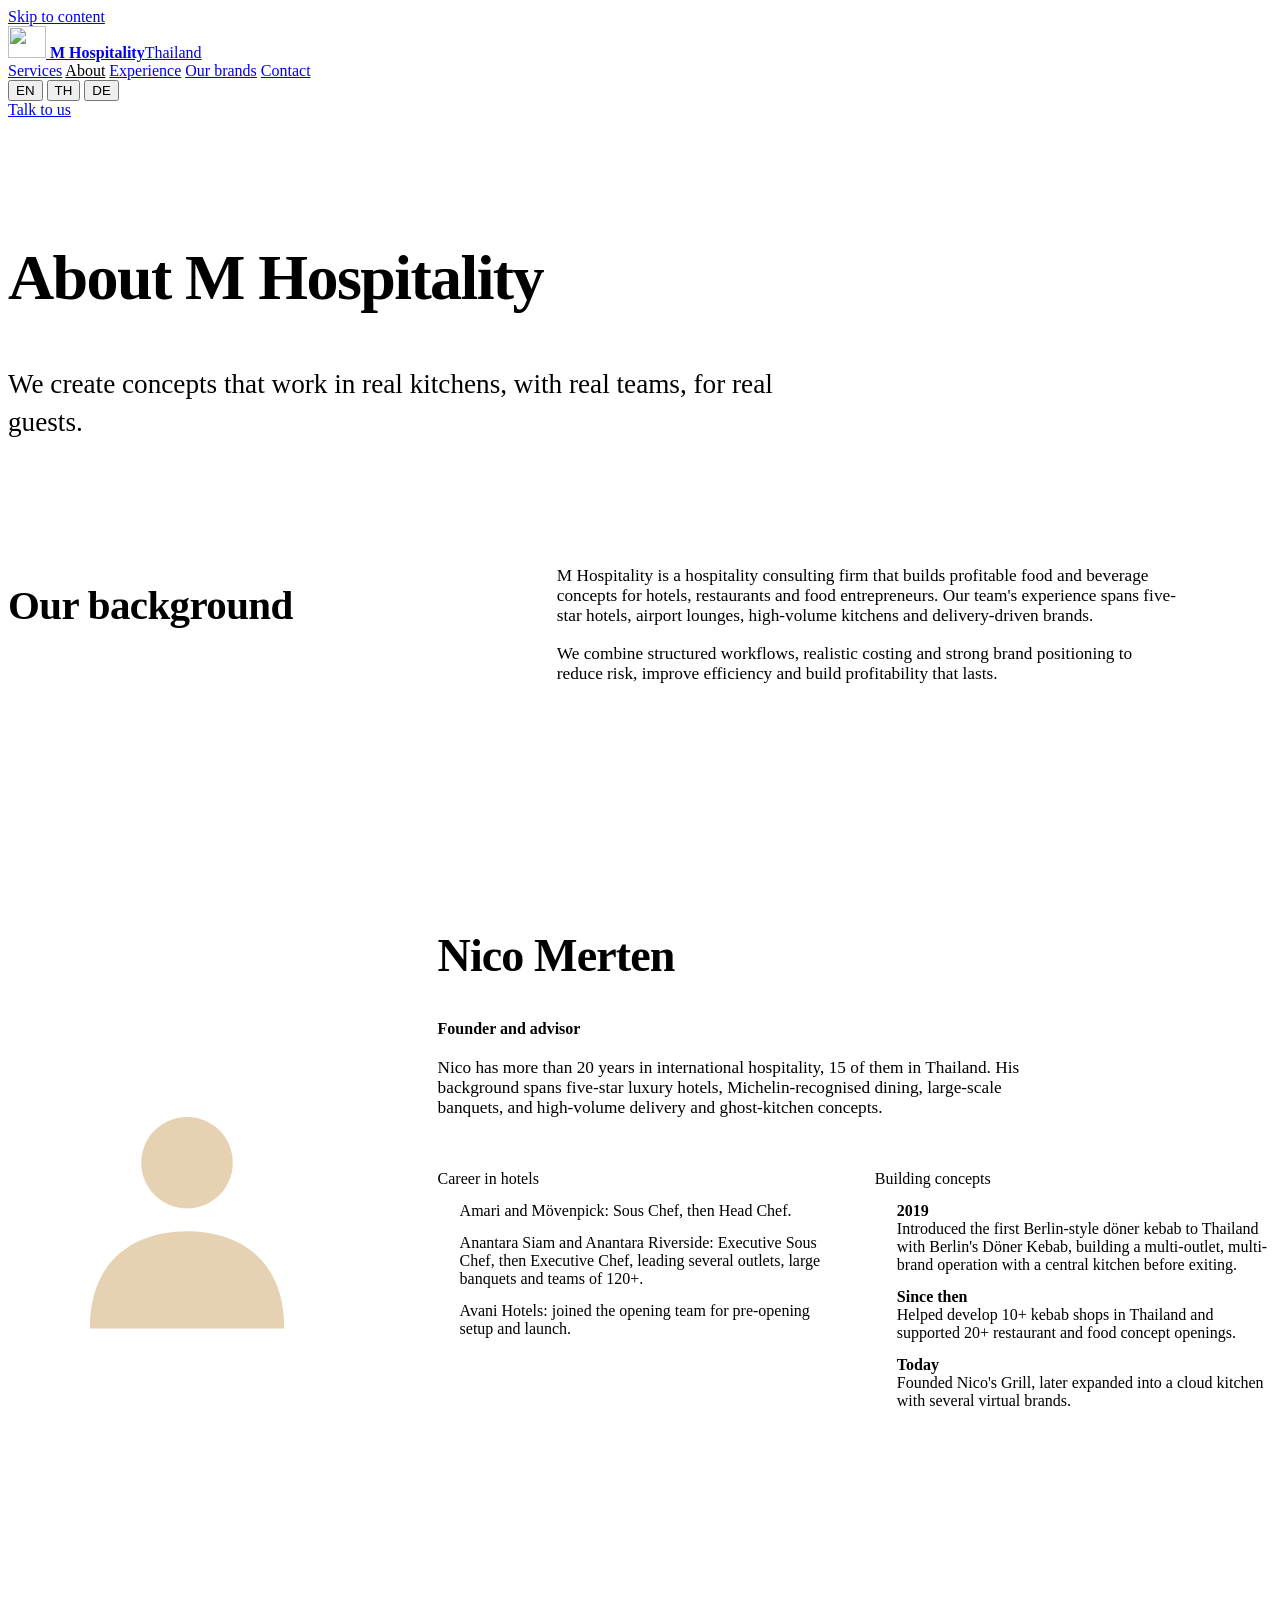
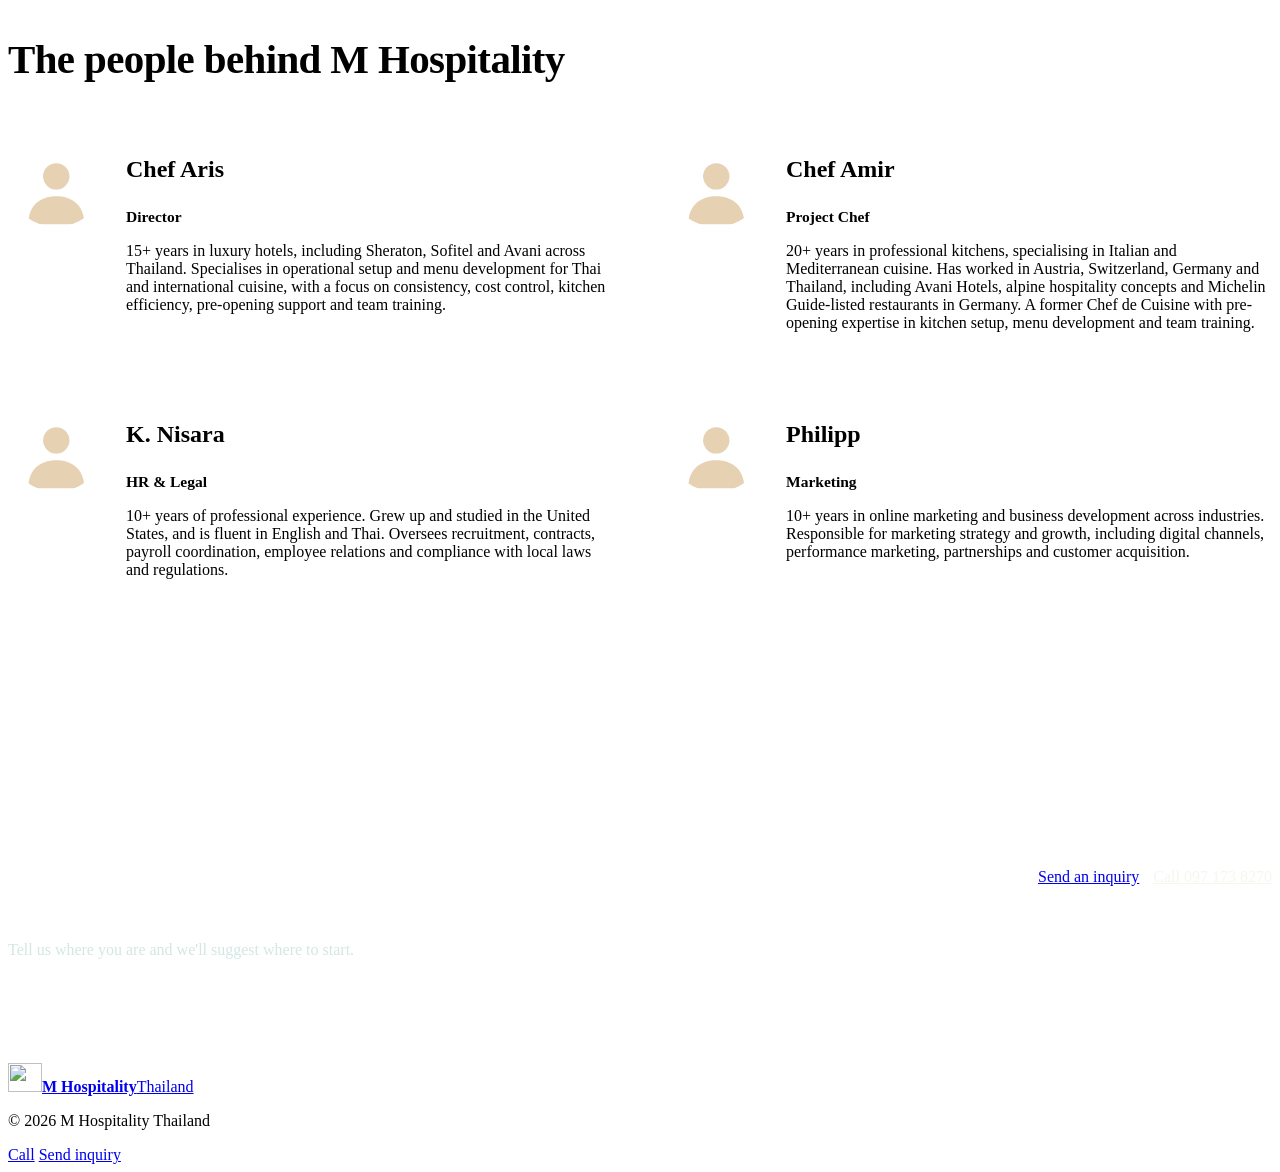
==== about.html @ 95008f8a "Add files via upload" ====
<!DOCTYPE html>
<html lang="en">
<head>
<meta charset="utf-8">
<meta name="viewport" content="width=device-width, initial-scale=1">
<title>About | M Hospitality Thailand</title>
<meta name="description" content="M Hospitality Thailand is a hospitality consulting firm led by chef and founder Nico Merten.">
<link rel="preconnect" href="https://fonts.googleapis.com">
<link rel="preconnect" href="https://fonts.gstatic.com" crossorigin>
<link href="https://fonts.googleapis.com/css2?family=Figtree:wght@400;500;600&family=Newsreader:opsz,wght@6..72,400;6..72,500;6..72,600&family=Noto+Sans+Thai:wght@400;500;600&family=Noto+Serif+Thai:wght@400;500;600&display=swap" rel="stylesheet">
<link rel="stylesheet" href="assets/site.css">
<style>
.phero{padding:72px 0 56px}
.phero h1{font-size:clamp(2.6rem,5vw,4.2rem);line-height:1.06;letter-spacing:-.025em}
html[lang="th"] .phero h1{line-height:1.3}
.phero .lede{margin-top:22px;max-width:30em;font-family:var(--serif);font-size:clamp(1.3rem,2.2vw,1.7rem);line-height:1.4;color:var(--ink)}
html[lang="th"] .phero .lede{line-height:1.7}
.bg .wrap{display:grid;grid-template-columns:minmax(0,.8fr) minmax(0,1.2fr);gap:72px;align-items:start}
.bg{padding:24px 0 96px}
.bg h2,.team h2{font-size:clamp(1.9rem,3.2vw,2.6rem);line-height:1.15;letter-spacing:-.015em}
html[lang="th"] .bg h2,html[lang="th"] .team h2{line-height:1.4}
.bg p+p{margin-top:18px}
.bg .txt p{font-size:1.08rem;max-width:36em}
.founder{background:var(--mist);padding:96px 0}
.founder .wrap{display:grid;grid-template-columns:minmax(0,.6fr) minmax(0,1.4fr);gap:72px;align-items:start}
.portrait{aspect-ratio:4/5;background:#fff;border:1px solid var(--line2);border-radius:20px;display:flex;align-items:flex-end;justify-content:center;overflow:hidden}
.portrait svg,.ph svg{fill:rgba(193,142,65,.4);width:80%}
.founder h2{font-size:clamp(2rem,3.6vw,3rem);line-height:1.1;letter-spacing:-.02em}
.founder .role{margin-top:8px;color:var(--teal);font-weight:600}
.founder .bio{margin-top:20px;font-size:1.08rem;max-width:36em}
.fcols{display:grid;grid-template-columns:1fr 1fr;gap:40px;margin-top:36px}
.fcols h3{font:600 15px/1.3 var(--sans);color:var(--muted);margin-bottom:14px}
.fcols ul{list-style:none;margin:0;padding:0;display:grid;gap:14px}
.fcols li{position:relative;padding-left:22px;font-size:16px}
.fcols li::before{content:"";position:absolute;left:0;top:.62em;width:9px;height:9px;border-radius:2px;background:var(--brass)}
.fcols li b{display:block;color:var(--ink);font-weight:600}
.team{padding:96px 0}
.people{list-style:none;margin:48px 0 0;padding:0;display:grid;grid-template-columns:1fr 1fr;gap:48px 56px}
.person{display:flex;gap:22px;align-items:flex-start}
.ph{flex:none;width:96px;height:96px;border-radius:50%;background:#fff;border:1px solid var(--line2);display:flex;align-items:flex-end;justify-content:center;overflow:hidden}
.ph svg{width:86%}
.person h3{font-size:1.5rem;line-height:1.2}
.person .role{color:var(--teal);font-weight:600;font-size:15.5px;margin:2px 0 10px}
.person p:last-child{font-size:16px}
.cta{background:var(--jade);color:#eef3f1;padding:88px 0}
.cta .wrap{display:flex;flex-wrap:wrap;gap:28px 56px;align-items:center;justify-content:space-between}
.cta h2{color:#fff;max-width:18ch;font-size:clamp(1.9rem,3.2vw,2.6rem);line-height:1.15}
html[lang="th"] .cta h2{line-height:1.4;max-width:22ch}
.cta p{margin-top:12px;color:#d3e7e3;max-width:30em}
.cta .btns{display:flex;flex-wrap:wrap;gap:14px}
.cta .btn-line{border-color:#f8f5ee;color:#f8f5ee}
.cta .btn-line:hover{background:#f8f5ee;color:var(--jade)}
@media (max-width:1020px){
  .bg .wrap,.founder .wrap{grid-template-columns:1fr;gap:36px}
  .portrait{max-width:320px}
  .people{grid-template-columns:1fr}
}
@media (max-width:640px){
  .phero{padding:44px 0 36px}.bg{padding-bottom:64px}.founder,.team{padding:64px 0}
  .fcols{grid-template-columns:1fr;gap:28px}
  .person{flex-direction:column;gap:14px}
  .cta{padding:64px 0}.cta .btns .btn{width:100%}
}
</style>
</head>
<body>
<a class="skip" href="#main" data-i18n="skip">Skip to content</a>

<header class="top">
  <div class="wrap">
    <a class="brand" href="index.html" aria-label="M Hospitality Thailand">
      <img src="assets/monogram.png" alt="" width="38" height="32">
      <b>M Hospitality</b><span>Thailand</span>
    </a>
    <nav class="main" aria-label="Main">
      <a href="services.html" data-i18n="nav_services">Services</a>
      <a href="about.html" aria-current="page" data-i18n="nav_about" style="color:var(--ink);border-color:var(--brass)">About</a>
      <a href="index.html#experience" data-i18n="nav_exp">Experience</a>
      <a href="index.html#brands" data-i18n="nav_brands">Our brands</a>
      <a href="index.html#contact" data-i18n="nav_contact">Contact</a>
    </nav>
    <div class="lang" role="group" aria-label="Language">
      <button type="button" data-lang="en" aria-pressed="true">EN</button>
      <button type="button" data-lang="th" aria-pressed="false">TH</button>
      <button type="button" data-lang="de" aria-pressed="false">DE</button>
    </div>
    <a class="btn btn-pine" href="index.html#contact" data-i18n="nav_cta">Talk to us</a>
  </div>
</header>

<main id="main">
  <section class="phero">
    <div class="wrap">
      <h1 data-i18n="a_h">About M Hospitality</h1>
      <p class="lede" data-i18n="a_lede">We create concepts that work in real kitchens, with real teams, for real guests.</p>
    </div>
  </section>

  <section class="bg">
    <div class="wrap">
      <h2 data-i18n="b_h">Our background</h2>
      <div class="txt"><p data-i18n="b_p1">M Hospitality is a hospitality consulting firm that builds profitable food and beverage concepts for hotels, restaurants and food entrepreneurs. Our team&#x27;s experience spans five-star hotels, airport lounges, high-volume kitchens and delivery-driven brands.</p><p data-i18n="b_p2">We combine structured workflows, realistic costing and strong brand positioning to reduce risk, improve efficiency and build profitability that lasts.</p></div>
    </div>
  </section>

  <section class="founder">
    <div class="wrap">
      <div class="portrait"><svg viewBox="0 0 100 100" aria-hidden="true"><circle cx="50" cy="38" r="16"/><path d="M16 96c0-26 18-34 34-34s34 8 34 34z"/></svg></div>
      <div>
        <h2>Nico Merten</h2>
        <p class="role" data-i18n="f_role">Founder and advisor</p>
        <p class="bio" data-i18n="f_p">Nico has more than 20 years in international hospitality, 15 of them in Thailand. His background spans five-star luxury hotels, Michelin-recognised dining, large-scale banquets, and high-volume delivery and ghost-kitchen concepts.</p>
        <div class="fcols">
          <div><h3 data-i18n="f_career">Career in hotels</h3><ul><li data-i18n="cr1">Amari and Mövenpick: Sous Chef, then Head Chef.</li><li data-i18n="cr2">Anantara Siam and Anantara Riverside: Executive Sous Chef, then Executive Chef, leading several outlets, large banquets and teams of 120+.</li><li data-i18n="cr3">Avani Hotels: joined the opening team for pre-opening setup and launch.</li></ul></div>
          <div><h3 data-i18n="f_miles">Building concepts</h3><ul class="m"><li><b data-i18n="ml1l">2019</b><span data-i18n="ml1">Introduced the first Berlin-style döner kebab to Thailand with Berlin&#x27;s Döner Kebab, building a multi-outlet, multi-brand operation with a central kitchen before exiting.</span></li><li><b data-i18n="ml2l">Since then</b><span data-i18n="ml2">Helped develop 10+ kebab shops in Thailand and supported 20+ restaurant and food concept openings.</span></li><li><b data-i18n="ml3l">Today</b><span data-i18n="ml3">Founded Nico&#x27;s Grill, later expanded into a cloud kitchen with several virtual brands.</span></li></ul></div>
        </div>
      </div>
    </div>
  </section>

  <section class="team">
    <div class="wrap">
      <h2 data-i18n="t_h">The people behind M Hospitality</h2>
      <ul class="people"><li class="person"><div class="ph"><svg viewBox="0 0 100 100" aria-hidden="true"><circle cx="50" cy="38" r="16"/><path d="M16 96c0-26 18-34 34-34s34 8 34 34z"/></svg></div><div><h3>Chef Aris</h3><p class="role" data-i18n="tr1">Director</p><p data-i18n="tb1">15+ years in luxury hotels, including Sheraton, Sofitel and Avani across Thailand. Specialises in operational setup and menu development for Thai and international cuisine, with a focus on consistency, cost control, kitchen efficiency, pre-opening support and team training.</p></div></li><li class="person"><div class="ph"><svg viewBox="0 0 100 100" aria-hidden="true"><circle cx="50" cy="38" r="16"/><path d="M16 96c0-26 18-34 34-34s34 8 34 34z"/></svg></div><div><h3>Chef Amir</h3><p class="role" data-i18n="tr2">Project Chef</p><p data-i18n="tb2">20+ years in professional kitchens, specialising in Italian and Mediterranean cuisine. Has worked in Austria, Switzerland, Germany and Thailand, including Avani Hotels, alpine hospitality concepts and Michelin Guide-listed restaurants in Germany. A former Chef de Cuisine with pre-opening expertise in kitchen setup, menu development and team training.</p></div></li><li class="person"><div class="ph"><svg viewBox="0 0 100 100" aria-hidden="true"><circle cx="50" cy="38" r="16"/><path d="M16 96c0-26 18-34 34-34s34 8 34 34z"/></svg></div><div><h3>K. Nisara</h3><p class="role" data-i18n="tr3">HR &amp; Legal</p><p data-i18n="tb3">10+ years of professional experience. Grew up and studied in the United States, and is fluent in English and Thai. Oversees recruitment, contracts, payroll coordination, employee relations and compliance with local laws and regulations.</p></div></li><li class="person"><div class="ph"><svg viewBox="0 0 100 100" aria-hidden="true"><circle cx="50" cy="38" r="16"/><path d="M16 96c0-26 18-34 34-34s34 8 34 34z"/></svg></div><div><h3>Philipp</h3><p class="role" data-i18n="tr4">Marketing</p><p data-i18n="tb4">10+ years in online marketing and business development across industries. Responsible for marketing strategy and growth, including digital channels, performance marketing, partnerships and customer acquisition.</p></div></li></ul>
    </div>
  </section>

  <section class="cta">
    <div class="wrap">
      <div><h2 data-i18n="c_h">Have a project in mind?</h2><p data-i18n="c_sub">Tell us where you are and we&#x27;ll suggest where to start.</p></div>
      <div class="btns">
        <a class="btn btn-brass" href="index.html#contact" data-i18n="c_btn">Send an inquiry</a>
        <a class="btn btn-line" href="tel:+66971738270"><span data-i18n="c_call">Call</span>&nbsp;097 173 8270</a>
      </div>
    </div>
  </section>
</main>

<footer>
  <div class="wrap">
    <a class="brand" href="index.html" aria-label="M Hospitality Thailand"><img src="assets/monogram.png" alt="" width="34" height="29"><b>M Hospitality</b><span>Thailand</span></a>
    <p>&copy; 2026 M Hospitality Thailand</p>
  </div>
</footer>

<div class="mbar">
  <a class="btn btn-line" href="tel:+66971738270" data-i18n="m_call">Call</a>
  <a class="btn btn-pine" href="index.html#contact" data-i18n="m_enq">Send inquiry</a>
</div>

<script>
try{history.scrollRestoration="manual"}catch(e){}
if(!location.hash){window.scrollTo(0,0)}
window.addEventListener("pageshow",function(){if(!location.hash)window.scrollTo(0,0)});
document.querySelectorAll('a[aria-current="page"]').forEach(function(a){a.addEventListener("click",function(e){e.preventDefault();window.scrollTo({top:0,behavior:"smooth"})})});
var T={"en": {"skip": "Skip to content", "nav_services": "Services", "nav_about": "About", "nav_exp": "Experience", "nav_brands": "Our brands", "nav_contact": "Contact", "nav_cta": "Talk to us", "a_h": "About M Hospitality", "a_lede": "We create concepts that work in real kitchens, with real teams, for real guests.", "b_h": "Our background", "b_p1": "M Hospitality is a hospitality consulting firm that builds profitable food and beverage concepts for hotels, restaurants and food entrepreneurs. Our team's experience spans five-star hotels, airport lounges, high-volume kitchens and delivery-driven brands.", "b_p2": "We combine structured workflows, realistic costing and strong brand positioning to reduce risk, improve efficiency and build profitability that lasts.", "f_role": "Founder and advisor", "f_p": "Nico has more than 20 years in international hospitality, 15 of them in Thailand. His background spans five-star luxury hotels, Michelin-recognised dining, large-scale banquets, and high-volume delivery and ghost-kitchen concepts.", "f_career": "Career in hotels", "f_miles": "Building concepts", "t_h": "The people behind M Hospitality", "c_h": "Have a project in mind?", "c_sub": "Tell us where you are and we'll suggest where to start.", "c_btn": "Send an inquiry", "c_call": "Call", "m_call": "Call", "m_enq": "Send inquiry", "title": "About | M Hospitality Thailand", "cr1": "Amari and Mövenpick: Sous Chef, then Head Chef.", "cr2": "Anantara Siam and Anantara Riverside: Executive Sous Chef, then Executive Chef, leading several outlets, large banquets and teams of 120+.", "cr3": "Avani Hotels: joined the opening team for pre-opening setup and launch.", "ml1l": "2019", "ml1": "Introduced the first Berlin-style döner kebab to Thailand with Berlin's Döner Kebab, building a multi-outlet, multi-brand operation with a central kitchen before exiting.", "ml2l": "Since then", "ml2": "Helped develop 10+ kebab shops in Thailand and supported 20+ restaurant and food concept openings.", "ml3l": "Today", "ml3": "Founded Nico's Grill, later expanded into a cloud kitchen with several virtual brands.", "tr1": "Director", "tb1": "15+ years in luxury hotels, including Sheraton, Sofitel and Avani across Thailand. Specialises in operational setup and menu development for Thai and international cuisine, with a focus on consistency, cost control, kitchen efficiency, pre-opening support and team training.", "tr2": "Project Chef", "tb2": "20+ years in professional kitchens, specialising in Italian and Mediterranean cuisine. Has worked in Austria, Switzerland, Germany and Thailand, including Avani Hotels, alpine hospitality concepts and Michelin Guide-listed restaurants in Germany. A former Chef de Cuisine with pre-opening expertise in kitchen setup, menu development and team training.", "tr3": "HR & Legal", "tb3": "10+ years of professional experience. Grew up and studied in the United States, and is fluent in English and Thai. Oversees recruitment, contracts, payroll coordination, employee relations and compliance with local laws and regulations.", "tr4": "Marketing", "tb4": "10+ years in online marketing and business development across industries. Responsible for marketing strategy and growth, including digital channels, performance marketing, partnerships and customer acquisition."}, "th": {"skip": "ข้ามไปที่เนื้อหา", "nav_services": "บริการ", "nav_about": "เกี่ยวกับเรา", "nav_exp": "ประสบการณ์", "nav_brands": "แบรนด์ของเรา", "nav_contact": "ติดต่อ", "nav_cta": "ปรึกษาเรา", "a_h": "เกี่ยวกับ M Hospitality", "a_lede": "เราสร้างคอนเซ็ปต์ที่ใช้ได้จริงในครัวจริง กับทีมงานจริง เพื่อแขกจริง", "b_h": "ที่มาของเรา", "b_p1": "M Hospitality เป็นบริษัทที่ปรึกษาด้านธุรกิจบริการ ที่สร้างคอนเซ็ปต์อาหารและเครื่องดื่มที่ทำกำไรได้จริง สำหรับโรงแรม ร้านอาหาร และผู้ประกอบการอาหาร ทีมของเรามีประสบการณ์ตั้งแต่โรงแรมห้าดาว เลานจ์สนามบิน ครัวปริมาณสูง ไปจนถึงแบรนด์เดลิเวอรี่", "b_p2": "เราผสานขั้นตอนการทำงานที่เป็นระบบ การคำนวณต้นทุนที่สมจริง และการวางตำแหน่งแบรนด์ที่แข็งแรง เพื่อลดความเสี่ยง เพิ่มประสิทธิภาพ และสร้างกำไรที่ยั่งยืน", "f_role": "ผู้ก่อตั้งและที่ปรึกษา", "f_p": "นิโคมีประสบการณ์ในวงการต้อนรับระดับนานาชาติกว่า 20 ปี โดย 15 ปีอยู่ในประเทศไทย ประสบการณ์ของเขาครอบคลุมโรงแรมหรูระดับห้าดาว ร้านอาหารที่ได้รับการยอมรับจากมิชลิน งานเลี้ยงขนาดใหญ่ และแนวคิดเดลิเวอรี่และโกสต์คิทเช่นปริมาณสูง", "f_career": "เส้นทางในโรงแรม", "f_miles": "การสร้างคอนเซ็ปต์", "t_h": "คนเบื้องหลัง M Hospitality", "c_h": "มีโครงการในใจอยู่หรือไม่", "c_sub": "บอกเราว่าคุณอยู่ในช่วงไหน แล้วเราจะแนะนำว่าควรเริ่มจากตรงไหน", "c_btn": "ส่งข้อความถึงเรา", "c_call": "โทร", "m_call": "โทร", "m_enq": "ส่งข้อความ", "title": "เกี่ยวกับเรา | M Hospitality Thailand", "cr1": "Amari และ Mövenpick: ซูส์เชฟ และต่อมาเป็นหัวหน้าเชฟ", "cr2": "Anantara Siam และ Anantara Riverside: เอ็กเซกคูทีฟซูส์เชฟ และต่อมาเป็นเอ็กเซกคูทีฟเชฟ ดูแลหลายเอาต์เล็ต งานเลี้ยงขนาดใหญ่ และทีมกว่า 120 คน", "cr3": "Avani Hotels: ร่วมทีมเปิดโรงแรม ดูแลการเตรียมการและการเปิดตัว", "ml1l": "2019", "ml1": "นำเดอเนอร์เคบับสไตล์เบอร์ลินแห่งแรกเข้าสู่ประเทศไทยร่วมกับ Berlin's Döner Kebab สร้างธุรกิจหลายสาขาหลายแบรนด์พร้อมครัวกลาง ก่อนจะถอนตัวออกมา", "ml2l": "หลังจากนั้น", "ml2": "ช่วยพัฒนาร้านเคบับกว่า 10 ร้านในประเทศไทย และสนับสนุนการเปิดร้านอาหารและคอนเซ็ปต์อาหารกว่า 20 แห่ง", "ml3l": "ปัจจุบัน", "ml3": "ก่อตั้ง Nico's Grill และต่อมาขยายเป็นคลาวด์คิทเช่นที่มีหลายแบรนด์เสมือน", "tr1": "ผู้อำนวยการ", "tb1": "ประสบการณ์กว่า 15 ปีในโรงแรมหรู รวมถึง Sheraton, Sofitel และ Avani ในประเทศไทย เชี่ยวชาญการวางระบบการดำเนินงานและการพัฒนาเมนูทั้งอาหารไทยและนานาชาติ โดยเน้นความสม่ำเสมอ การควบคุมต้นทุน ประสิทธิภาพของครัว การสนับสนุนก่อนเปิด และการฝึกอบรมทีม", "tr2": "เชฟโปรเจกต์", "tb2": "ประสบการณ์กว่า 20 ปีในครัวมืออาชีพ เชี่ยวชาญอาหารอิตาเลียนและเมดิเตอร์เรเนียน เคยทำงานในออสเตรีย สวิตเซอร์แลนด์ เยอรมนี และไทย ทั้งโรงแรม Avani คอนเซ็ปต์ธุรกิจบริการแบบอัลไพน์ และร้านอาหารที่ติดทำเนียบมิชลินไกด์ในเยอรมนี อดีตเชฟเดอคุซีน มีความเชี่ยวชาญด้านการเตรียมเปิดครัว การพัฒนาเมนู และการฝึกอบรมทีม", "tr3": "ทรัพยากรบุคคลและกฎหมาย", "tb3": "ประสบการณ์วิชาชีพกว่า 10 ปี เติบโตและศึกษาในสหรัฐอเมริกา พูดภาษาอังกฤษและภาษาไทยได้คล่อง ดูแลการสรรหาบุคลากร สัญญา การประสานงานเงินเดือน แรงงานสัมพันธ์ และการปฏิบัติตามกฎหมายและข้อบังคับในประเทศ", "tr4": "การตลาด", "tb4": "ประสบการณ์กว่า 10 ปีด้านการตลาดออนไลน์และการพัฒนาธุรกิจในหลายอุตสาหกรรม รับผิดชอบกลยุทธ์การตลาดและการเติบโต ทั้งช่องทางดิจิทัล การตลาดเชิงประสิทธิภาพ พันธมิตร และการหาลูกค้า"}, "de": {"skip": "Zum Inhalt springen", "nav_services": "Leistungen", "nav_about": "Über uns", "nav_exp": "Erfahrung", "nav_brands": "Unsere Marken", "nav_contact": "Kontakt", "nav_cta": "Jetzt anfragen", "a_h": "Über M Hospitality", "a_lede": "Wir entwickeln Konzepte, die in echten Küchen funktionieren – mit echten Teams, für echte Gäste.", "b_h": "Unser Hintergrund", "b_p1": "M Hospitality ist eine Beratungsfirma für die Hospitality-Branche, die rentable Food-&-Beverage-Konzepte für Hotels, Restaurants und Gastronomie-Gründer entwickelt. Die Erfahrung unseres Teams reicht von Fünf-Sterne-Hotels über Flughafen-Lounges und Großküchen bis zu lieferorientierten Marken.", "b_p2": "Wir verbinden strukturierte Abläufe, realistische Kalkulation und starke Markenpositionierung, um Risiken zu senken, die Effizienz zu steigern und dauerhafte Rentabilität aufzubauen.", "f_role": "Gründer und Berater", "f_p": "Nico bringt mehr als 20 Jahre internationale Hotellerie und Gastronomie mit, davon 15 in Thailand. Seine Laufbahn reicht von Fünf-Sterne-Luxushotels über Michelin-anerkannte Küche und Großbankette bis zu Lieferdienst- und Ghost-Kitchen-Konzepten mit hohem Volumen.", "f_career": "Laufbahn in Hotels", "f_miles": "Konzepte aufbauen", "t_h": "Die Menschen hinter M Hospitality", "c_h": "Ein Projekt im Kopf?", "c_sub": "Sagen Sie uns, wo Sie stehen – wir schlagen einen Einstieg vor.", "c_btn": "Anfrage senden", "c_call": "Anrufen", "m_call": "Anrufen", "m_enq": "Anfrage senden", "title": "Über uns | M Hospitality Thailand", "cr1": "Amari und Mövenpick: Sous Chef, später Küchenchef.", "cr2": "Anantara Siam und Anantara Riverside: Executive Sous Chef, später Executive Chef, verantwortlich für mehrere Outlets, große Bankette und Teams von über 120 Mitarbeitenden.", "cr3": "Avani Hotels: Teil des Eröffnungsteams, zuständig für Vorbereitung und Start.", "ml1l": "2019", "ml1": "Brachte den ersten Döner Kebab nach Berliner Art mit Berlin's Döner Kebab nach Thailand und baute einen Betrieb mit mehreren Standorten und Marken sowie einer Zentralküche auf, bevor er ausstieg.", "ml2l": "Seither", "ml2": "Half bei der Entwicklung von über 10 Kebab-Läden in Thailand und begleitete über 20 Eröffnungen von Restaurants und Food-Konzepten.", "ml3l": "Heute", "ml3": "Gründete Nico's Grill, später erweitert um eine Cloud Kitchen mit mehreren virtuellen Marken.", "tr1": "Direktor", "tr2": "Project Chef", "tr3": "Personal & Recht", "tr4": "Marketing", "tb1": "Über 15 Jahre in Luxushotels, darunter Sheraton, Sofitel und Avani in ganz Thailand. Spezialisiert auf Betriebsaufbau und Menüentwicklung für thailändische und internationale Küche, mit Fokus auf Beständigkeit, Kostenkontrolle, Kücheneffizienz, Unterstützung vor der Eröffnung und Teamschulung.", "tb2": "Über 20 Jahre in Profiküchen, spezialisiert auf italienische und mediterrane Küche. Tätig in Österreich, der Schweiz, Deutschland und Thailand, unter anderem bei Avani Hotels, in alpinen Hospitality-Konzepten und in Michelin-Guide-gelisteten Restaurants in Deutschland. Früherer Chef de Cuisine mit Erfahrung in Küchenaufbau, Menüentwicklung und Teamschulung vor Eröffnungen.", "tb3": "Über 10 Jahre Berufserfahrung. In den USA aufgewachsen und ausgebildet, fließend in Englisch und Thai. Verantwortlich für Personalgewinnung, Verträge, Lohnabrechnungs-Koordination, Mitarbeiterbeziehungen und die Einhaltung lokaler Gesetze und Vorschriften.", "tb4": "Über 10 Jahre in Online-Marketing und Geschäftsentwicklung in verschiedenen Branchen. Verantwortlich für Marketingstrategie und Wachstum, einschließlich digitaler Kanäle, Performance-Marketing, Partnerschaften und Kundengewinnung."}};
function apply(l){
  document.documentElement.lang=l;
  document.querySelectorAll("[data-i18n]").forEach(function(el){var k=el.getAttribute("data-i18n");var v=(T[l]&&T[l][k])||T.en[k];if(v)el.textContent=v});
  document.querySelectorAll("[data-lang]").forEach(function(b){b.setAttribute("aria-pressed",b.dataset.lang===l?"true":"false")});
  document.title=T[l].title;
}
document.querySelectorAll("[data-lang]").forEach(function(b){b.addEventListener("click",function(){apply(b.dataset.lang);try{localStorage.setItem("mh-lang",b.dataset.lang)}catch(e){}})});
try{var saved=localStorage.getItem("mh-lang");if(saved&&T[saved])apply(saved)}catch(e){}
</script>
</body>
</html>
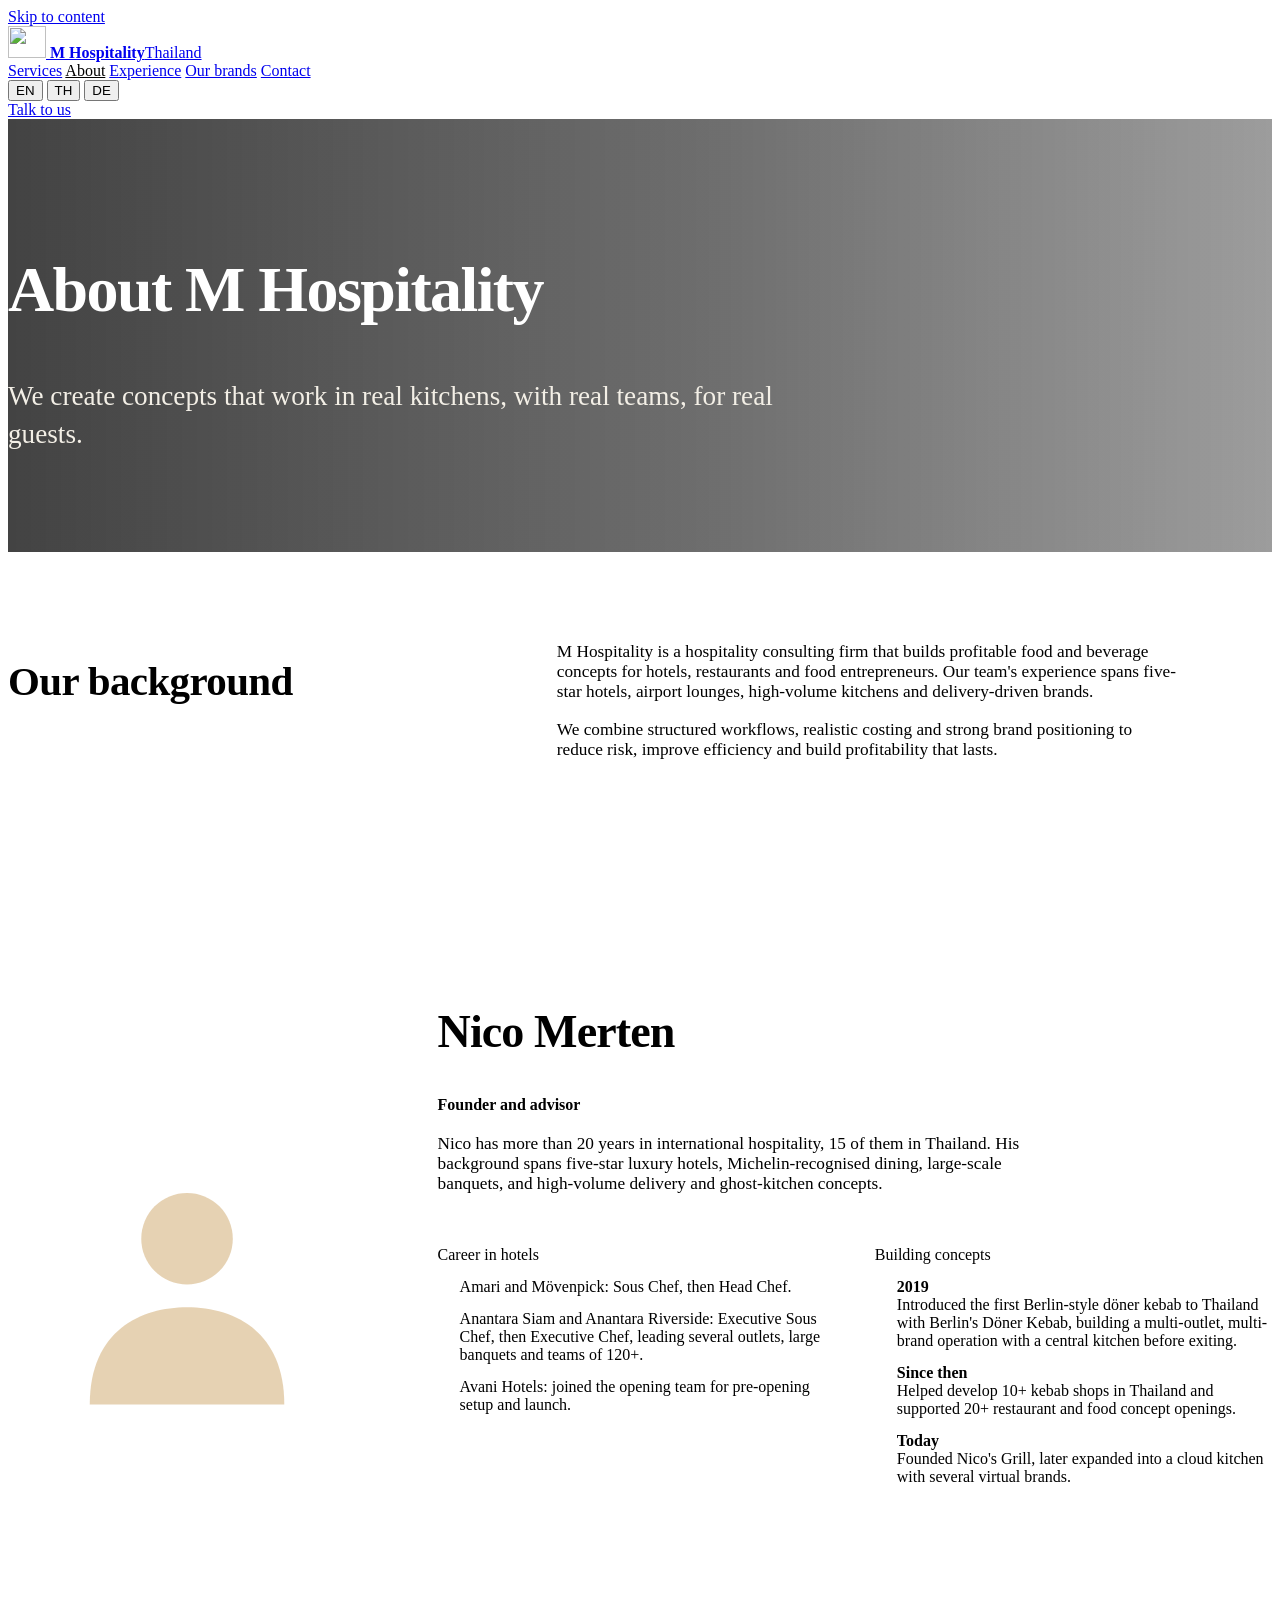
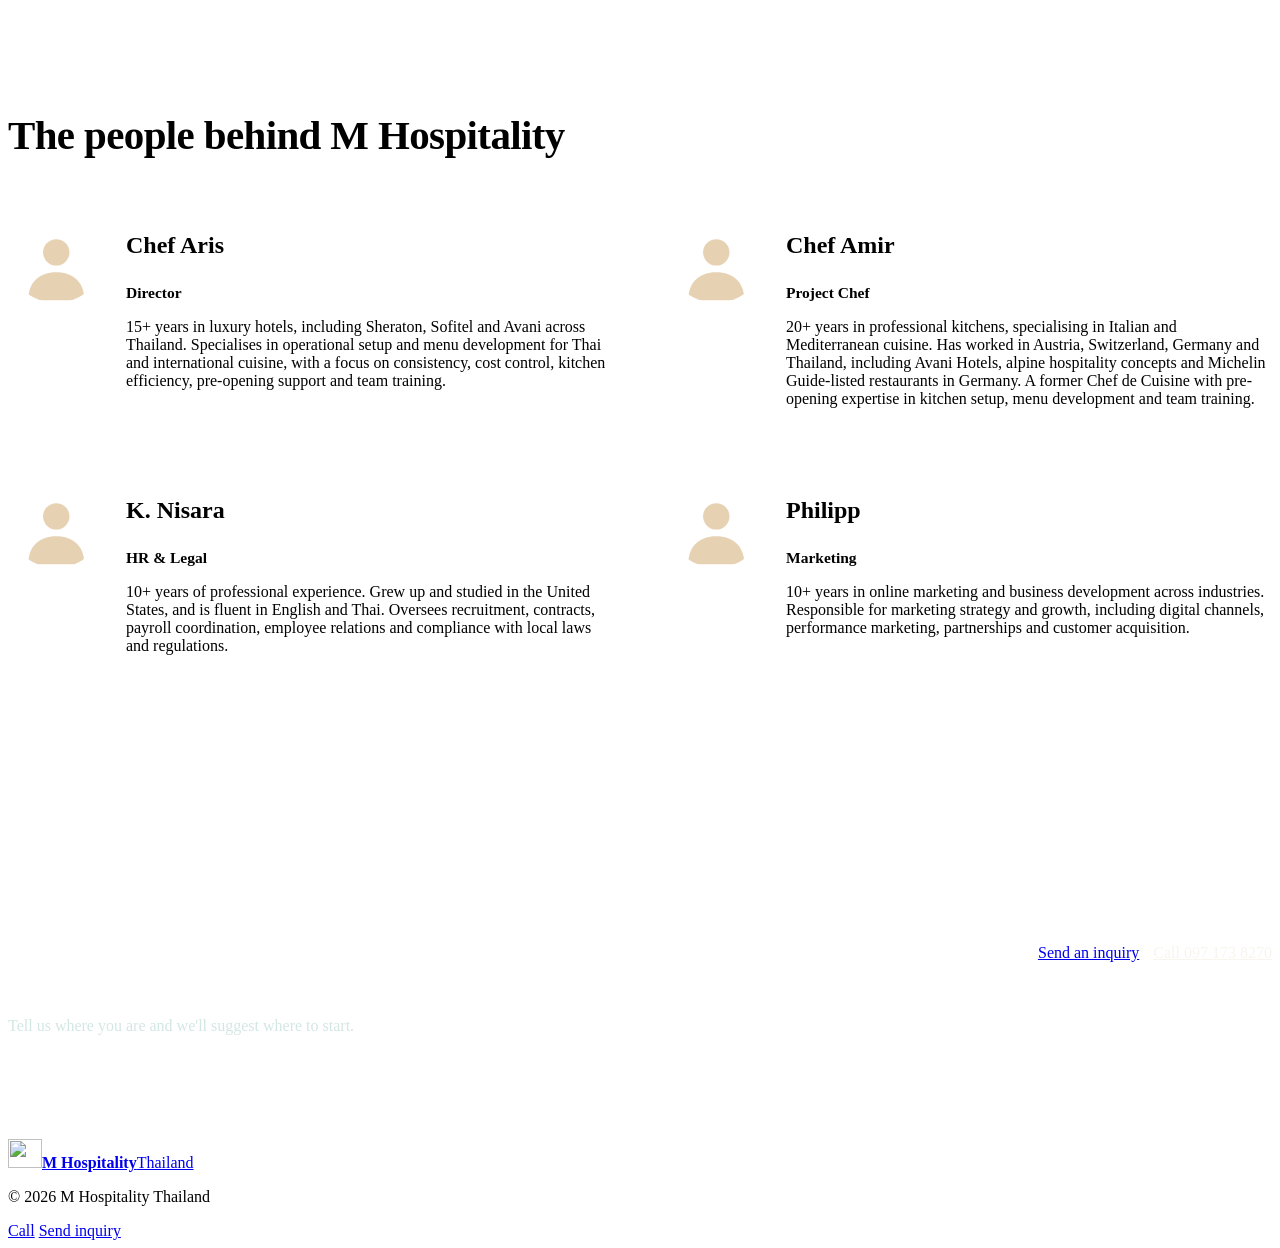
==== commit 1133b326: "Add files via upload" ====
--- a/about.html
+++ b/about.html
@@ -10,13 +10,16 @@
 <link href="https://fonts.googleapis.com/css2?family=Figtree:wght@400;500;600&family=Newsreader:opsz,wght@6..72,400;6..72,500;6..72,600&family=Noto+Sans+Thai:wght@400;500;600&family=Noto+Serif+Thai:wght@400;500;600&display=swap" rel="stylesheet">
 <link rel="stylesheet" href="assets/site.css">
 <style>
-.phero{padding:72px 0 56px}
+.phero{padding:84px 0 72px;position:relative;isolation:isolate}
+.phero::before{content:"";position:absolute;inset:0;z-index:-1;background:linear-gradient(90deg,rgba(20,20,20,.8) 0%,rgba(20,20,20,.62) 55%,rgba(20,20,20,.42) 100%),url(assets/bg-hotel.jpg) center/cover no-repeat}
+.phero h1{color:#fff}
+@media (max-width:700px){.phero::before{background:linear-gradient(rgba(20,20,20,.74),rgba(20,20,20,.62)),url(assets/bg-hotel-sm.jpg) center/cover no-repeat}}
 .phero h1{font-size:clamp(2.6rem,5vw,4.2rem);line-height:1.06;letter-spacing:-.025em}
 html[lang="th"] .phero h1{line-height:1.3}
-.phero .lede{margin-top:22px;max-width:30em;font-family:var(--serif);font-size:clamp(1.3rem,2.2vw,1.7rem);line-height:1.4;color:var(--ink)}
+.phero .lede{margin-top:22px;max-width:30em;font-family:var(--serif);font-size:clamp(1.3rem,2.2vw,1.7rem);line-height:1.4;color:#f3efe6}
 html[lang="th"] .phero .lede{line-height:1.7}
 .bg .wrap{display:grid;grid-template-columns:minmax(0,.8fr) minmax(0,1.2fr);gap:72px;align-items:start}
-.bg{padding:24px 0 96px}
+.bg{padding:72px 0 96px}
 .bg h2,.team h2{font-size:clamp(1.9rem,3.2vw,2.6rem);line-height:1.15;letter-spacing:-.015em}
 html[lang="th"] .bg h2,html[lang="th"] .team h2{line-height:1.4}
 .bg p+p{margin-top:18px}
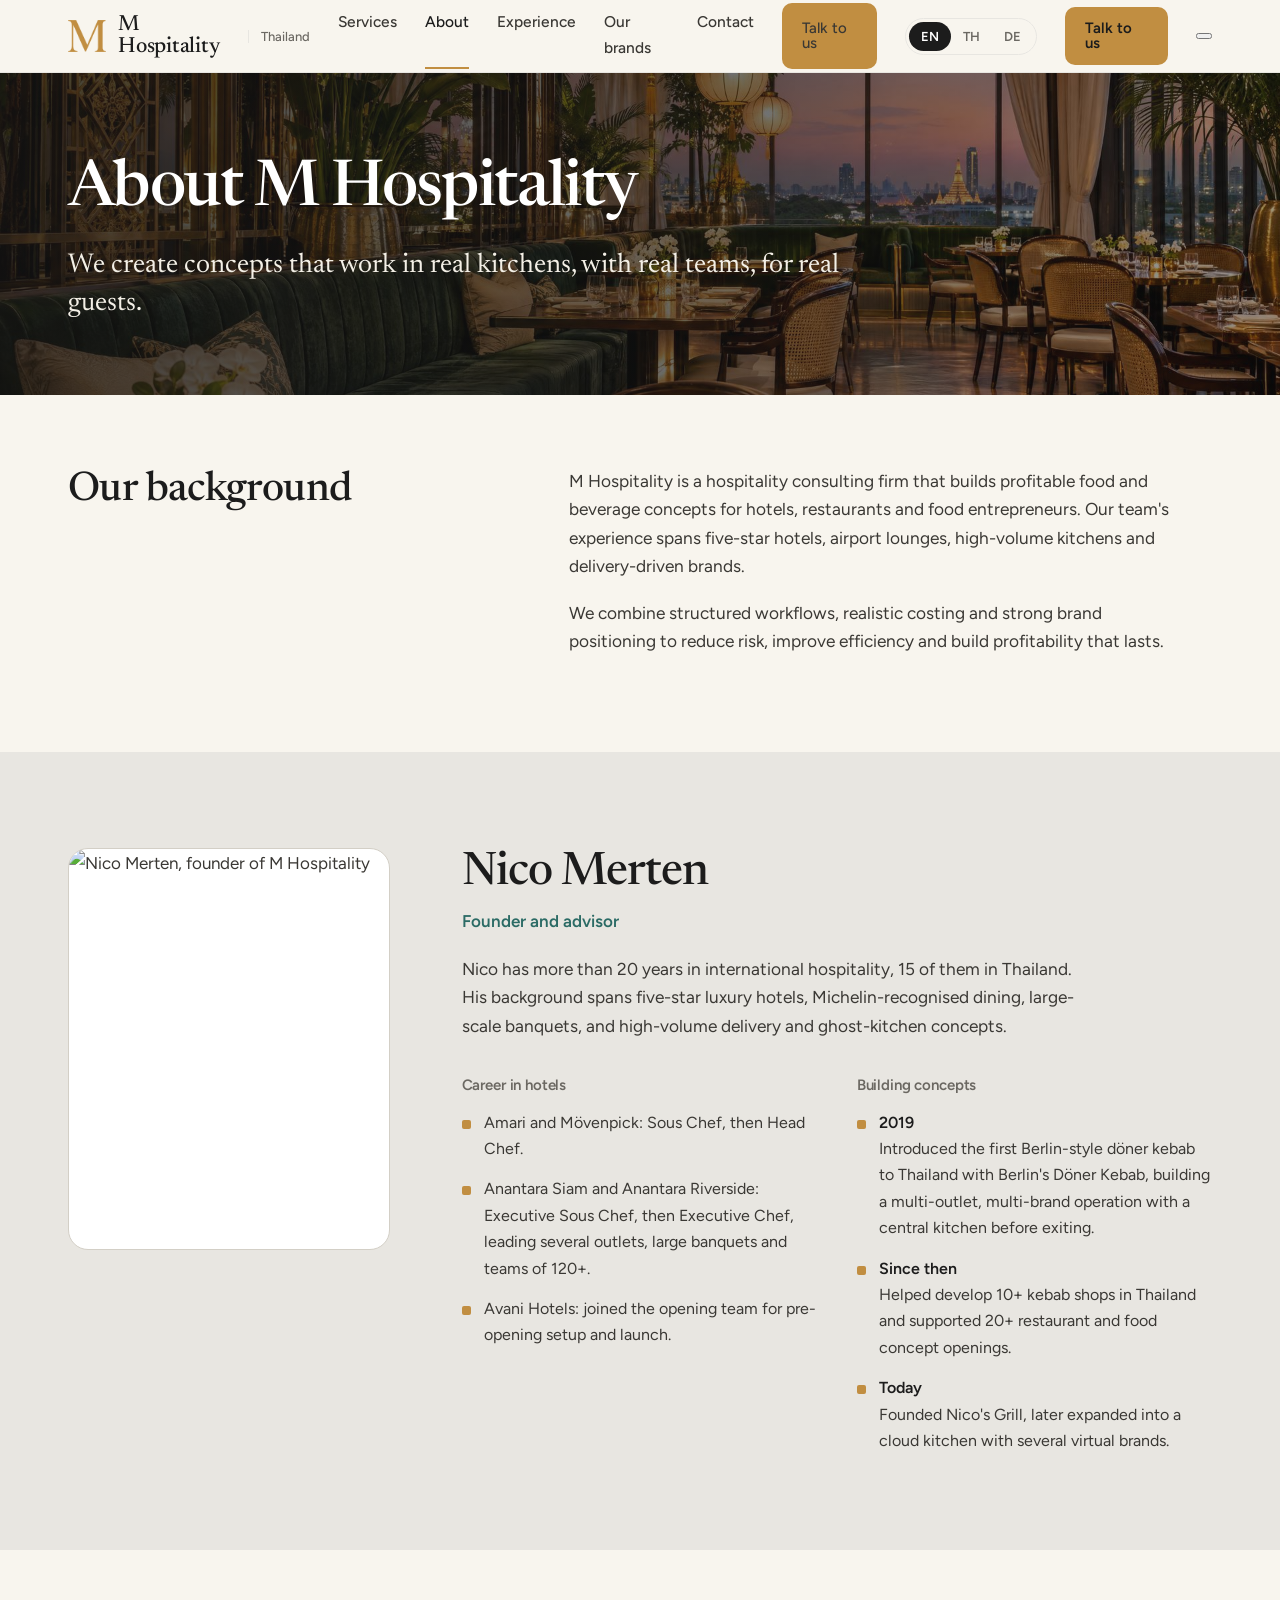
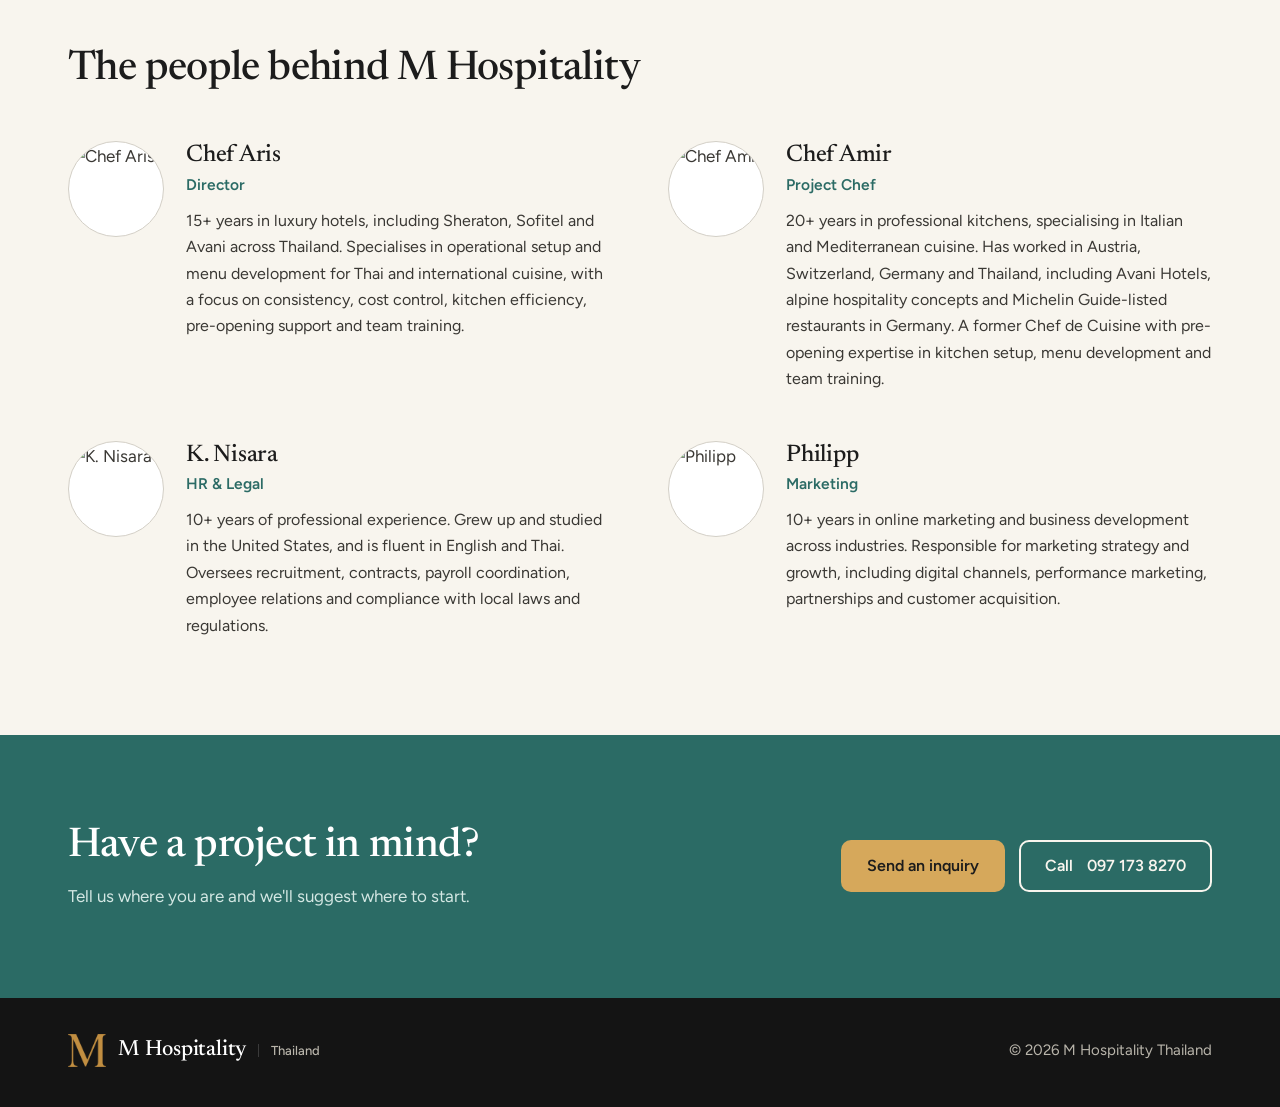
==== commit 463f73b4: "Add files via upload" ====
--- a/about.html
+++ b/about.html
@@ -42,6 +42,8 @@
 .person{display:flex;gap:22px;align-items:flex-start}
 .ph{flex:none;width:96px;height:96px;border-radius:50%;background:#fff;border:1px solid var(--line2);display:flex;align-items:flex-end;justify-content:center;overflow:hidden}
 .ph svg{width:86%}
+.portrait img,.ph img{width:100%;height:100%;object-fit:cover;display:block}
+.ph img{object-position:center 30%}
 .person h3{font-size:1.5rem;line-height:1.2}
 .person .role{color:var(--teal);font-weight:600;font-size:15.5px;margin:2px 0 10px}
 .person p:last-child{font-size:16px}
@@ -65,6 +67,7 @@
   .cta{padding:64px 0}.cta .btns .btn{width:100%}
 }
 </style>
+<script src="assets/site.js" defer></script>
 </head>
 <body>
 <a class="skip" href="#main" data-i18n="skip">Skip to content</a>
@@ -75,12 +78,13 @@
       <img src="assets/monogram.png" alt="" width="38" height="32">
       <b>M Hospitality</b><span>Thailand</span>
     </a>
-    <nav class="main" aria-label="Main">
+    <nav class="main" id="mnav" aria-label="Main">
       <a href="services.html" data-i18n="nav_services">Services</a>
       <a href="about.html" aria-current="page" data-i18n="nav_about" style="color:var(--ink);border-color:var(--brass)">About</a>
       <a href="index.html#experience" data-i18n="nav_exp">Experience</a>
       <a href="index.html#brands" data-i18n="nav_brands">Our brands</a>
       <a href="index.html#contact" data-i18n="nav_contact">Contact</a>
+      <a class="btn btn-pine navcta" href="index.html#contact" data-i18n="nav_cta">Talk to us</a>
     </nav>
     <div class="lang" role="group" aria-label="Language">
       <button type="button" data-lang="en" aria-pressed="true">EN</button>
@@ -88,6 +92,7 @@
       <button type="button" data-lang="de" aria-pressed="false">DE</button>
     </div>
     <a class="btn btn-pine" href="index.html#contact" data-i18n="nav_cta">Talk to us</a>
+    <button class="burger" type="button" aria-label="Menu" aria-expanded="false" aria-controls="mnav"><span></span><span></span><span></span></button>
   </div>
 </header>
 
@@ -108,7 +113,7 @@
 
   <section class="founder">
     <div class="wrap">
-      <div class="portrait"><svg viewBox="0 0 100 100" aria-hidden="true"><circle cx="50" cy="38" r="16"/><path d="M16 96c0-26 18-34 34-34s34 8 34 34z"/></svg></div>
+      <div class="portrait"><img src="assets/founder-nico.jpg" alt="Nico Merten, founder of M Hospitality" width="640" height="800"></div>
       <div>
         <h2>Nico Merten</h2>
         <p class="role" data-i18n="f_role">Founder and advisor</p>
@@ -124,7 +129,7 @@
   <section class="team">
     <div class="wrap">
       <h2 data-i18n="t_h">The people behind M Hospitality</h2>
-      <ul class="people"><li class="person"><div class="ph"><svg viewBox="0 0 100 100" aria-hidden="true"><circle cx="50" cy="38" r="16"/><path d="M16 96c0-26 18-34 34-34s34 8 34 34z"/></svg></div><div><h3>Chef Aris</h3><p class="role" data-i18n="tr1">Director</p><p data-i18n="tb1">15+ years in luxury hotels, including Sheraton, Sofitel and Avani across Thailand. Specialises in operational setup and menu development for Thai and international cuisine, with a focus on consistency, cost control, kitchen efficiency, pre-opening support and team training.</p></div></li><li class="person"><div class="ph"><svg viewBox="0 0 100 100" aria-hidden="true"><circle cx="50" cy="38" r="16"/><path d="M16 96c0-26 18-34 34-34s34 8 34 34z"/></svg></div><div><h3>Chef Amir</h3><p class="role" data-i18n="tr2">Project Chef</p><p data-i18n="tb2">20+ years in professional kitchens, specialising in Italian and Mediterranean cuisine. Has worked in Austria, Switzerland, Germany and Thailand, including Avani Hotels, alpine hospitality concepts and Michelin Guide-listed restaurants in Germany. A former Chef de Cuisine with pre-opening expertise in kitchen setup, menu development and team training.</p></div></li><li class="person"><div class="ph"><svg viewBox="0 0 100 100" aria-hidden="true"><circle cx="50" cy="38" r="16"/><path d="M16 96c0-26 18-34 34-34s34 8 34 34z"/></svg></div><div><h3>K. Nisara</h3><p class="role" data-i18n="tr3">HR &amp; Legal</p><p data-i18n="tb3">10+ years of professional experience. Grew up and studied in the United States, and is fluent in English and Thai. Oversees recruitment, contracts, payroll coordination, employee relations and compliance with local laws and regulations.</p></div></li><li class="person"><div class="ph"><svg viewBox="0 0 100 100" aria-hidden="true"><circle cx="50" cy="38" r="16"/><path d="M16 96c0-26 18-34 34-34s34 8 34 34z"/></svg></div><div><h3>Philipp</h3><p class="role" data-i18n="tr4">Marketing</p><p data-i18n="tb4">10+ years in online marketing and business development across industries. Responsible for marketing strategy and growth, including digital channels, performance marketing, partnerships and customer acquisition.</p></div></li></ul>
+      <ul class="people"><li class="person"><div class="ph"><img src="assets/team-aris.jpg" alt="Chef Aris" width="160" height="160"></div><div><h3>Chef Aris</h3><p class="role" data-i18n="tr1">Director</p><p data-i18n="tb1">15+ years in luxury hotels, including Sheraton, Sofitel and Avani across Thailand. Specialises in operational setup and menu development for Thai and international cuisine, with a focus on consistency, cost control, kitchen efficiency, pre-opening support and team training.</p></div></li><li class="person"><div class="ph"><img src="assets/team-amir.jpg" alt="Chef Amir" width="160" height="160"></div><div><h3>Chef Amir</h3><p class="role" data-i18n="tr2">Project Chef</p><p data-i18n="tb2">20+ years in professional kitchens, specialising in Italian and Mediterranean cuisine. Has worked in Austria, Switzerland, Germany and Thailand, including Avani Hotels, alpine hospitality concepts and Michelin Guide-listed restaurants in Germany. A former Chef de Cuisine with pre-opening expertise in kitchen setup, menu development and team training.</p></div></li><li class="person"><div class="ph"><img src="assets/team-nisara.jpg" alt="K. Nisara" width="160" height="160"></div><div><h3>K. Nisara</h3><p class="role" data-i18n="tr3">HR &amp; Legal</p><p data-i18n="tb3">10+ years of professional experience. Grew up and studied in the United States, and is fluent in English and Thai. Oversees recruitment, contracts, payroll coordination, employee relations and compliance with local laws and regulations.</p></div></li><li class="person"><div class="ph"><img src="assets/team-philipp.jpg" alt="Philipp" width="160" height="160"></div><div><h3>Philipp</h3><p class="role" data-i18n="tr4">Marketing</p><p data-i18n="tb4">10+ years in online marketing and business development across industries. Responsible for marketing strategy and growth, including digital channels, performance marketing, partnerships and customer acquisition.</p></div></li></ul>
     </div>
   </section>
 
--- a/assets/site.css
+++ b/assets/site.css
@@ -0,0 +1,194 @@
+:root{
+  --ink:#1c1c1c;
+  --body:#3a3834;
+  --muted:#6b6862;
+  --pine:#c18e41;
+  --pine-2:#cf9f55;
+  --brass:#c18e41;--teal:#2b6b65;--jade:#2b6b65;--turq:#3cb3a6;--dark:#1c1c1c;
+  --brass-text:#8c6320;
+  --brass-light:#d6a85b;
+  --paper:#f8f5ee;
+  --mist:#e8e6e1;
+  --line:#e8e6e1;
+  --line2:#d3cfc6;
+  --serif:"Newsreader","Noto Serif Thai",Georgia,serif;
+  --sans:"Figtree","Noto Sans Thai",system-ui,-apple-system,"Segoe UI",sans-serif;
+  --wrap:1200px;
+}
+*{box-sizing:border-box}
+html{scroll-behavior:smooth;scroll-padding-top:84px}
+@media (prefers-reduced-motion:reduce){html{scroll-behavior:auto}}
+body{margin:0;font-family:var(--sans);font-size:17px;line-height:1.65;color:var(--body);background:var(--paper);-webkit-font-smoothing:antialiased}
+html[lang="th"] body{line-height:1.85}
+img{display:block;max-width:100%;height:auto}
+a{color:inherit}
+h1,h2,h3{font-family:var(--serif);color:var(--ink);font-weight:500;margin:0;letter-spacing:-.01em}
+html[lang="th"] h1,html[lang="th"] h2,html[lang="th"] h3{letter-spacing:0}
+p{margin:0}
+.wrap{max-width:var(--wrap);margin:0 auto;padding:0 28px}
+:focus-visible{outline:3px solid var(--brass);outline-offset:3px;border-radius:6px}
+.skip{position:absolute;left:-999px;top:8px;background:var(--ink);color:#fff;padding:10px 14px;border-radius:8px;z-index:100}
+.skip:focus{left:12px}
+
+/* buttons */
+.btn{display:inline-flex;align-items:center;justify-content:center;gap:10px;font:600 16px/1 var(--sans);padding:16px 24px;border-radius:10px;border:2px solid transparent;text-decoration:none;cursor:pointer;transition:background .2s,color .2s,border-color .2s}
+.btn-pine{background:var(--pine);color:var(--ink)}
+.btn-pine:hover{background:var(--pine-2)}
+.btn-brass{background:var(--brass-light);color:var(--ink)}
+.btn-brass:hover{background:#e2b86c}
+.btn-line{border-color:var(--teal);color:var(--ink);background:transparent}
+.btn-line:hover{background:var(--teal);color:#f8f5ee}
+
+/* header */
+header.top{position:sticky;top:0;z-index:50;background:rgba(248,245,238,.93);backdrop-filter:blur(10px);border-bottom:1px solid var(--line)}
+.top .wrap{display:flex;align-items:center;gap:28px;height:72px}
+.brand{display:flex;align-items:center;gap:12px;text-decoration:none}
+.brand img{width:38px;height:auto}
+.brand b{font:500 22px/1 var(--serif);color:var(--ink);letter-spacing:-.01em}
+.brand span{font:500 13px/1 var(--sans);color:var(--muted);padding-left:12px;border-left:1px solid var(--line)}
+nav.main{display:flex;gap:28px;margin-left:auto}
+nav.main a{font-weight:500;font-size:15.5px;text-decoration:none;color:var(--body);padding:6px 0;border-bottom:2px solid transparent}
+nav.main a:hover{color:var(--ink);border-color:var(--turq)}
+.lang{display:flex;border:1px solid var(--line);border-radius:999px;padding:3px}
+.lang button{font:600 13px/1 var(--sans);border:0;background:none;color:var(--muted);padding:8px 12px;border-radius:999px;cursor:pointer}
+.lang button[aria-pressed="true"]{background:var(--ink);color:#fff}
+.top .btn{padding:12px 18px;font-size:15px}
+
+/* hero */
+.hero{padding:76px 0 88px}
+.hero .wrap{display:grid;grid-template-columns:minmax(0,1.15fr) minmax(0,.85fr);gap:64px;align-items:center}
+.hero h1{font-size:clamp(2.7rem,5.6vw,4.9rem);line-height:1.04;font-weight:500;letter-spacing:-.025em;max-width:13ch}
+html[lang="th"] .hero h1{line-height:1.3;max-width:none;font-size:clamp(2.1rem,4vw,3.4rem)}
+.hero .lede{font-size:clamp(1.08rem,1.5vw,1.25rem);margin-top:28px;max-width:34em}
+.hero .cta{display:flex;flex-wrap:wrap;gap:14px;margin-top:36px}
+.chooser{background:var(--mist);border:1px solid var(--line2);border-radius:22px;padding:28px}
+.chooser h2{font:500 1.45rem/1.25 var(--serif);margin-bottom:6px}
+.chooser > p{font-size:15px;color:var(--muted);margin-bottom:18px}
+.chooser ul{list-style:none;margin:0;padding:0;display:grid;gap:10px}
+.opt{width:100%;text-align:left;display:flex;align-items:center;gap:14px;background:#fff;border:1px solid var(--line2);border-radius:12px;padding:15px 16px;cursor:pointer;font:inherit;color:inherit;transition:border-color .2s,transform .2s,box-shadow .2s}
+.opt:hover{border-color:var(--turq);box-shadow:0 6px 18px -10px rgba(28,28,28,.3)}
+.opt .t{display:block;font-weight:600;color:var(--ink);font-size:16px;line-height:1.35}
+.opt .s{display:block;font-size:14px;color:var(--muted);line-height:1.45;margin-top:2px}
+.opt svg{flex:none;margin-left:auto;color:var(--teal)}
+@media (prefers-reduced-motion:no-preference){
+  .chooser li{opacity:0;transform:translateY(10px);animation:rise .6s cubic-bezier(.2,.7,.2,1) forwards}
+  .chooser li:nth-child(1){animation-delay:.15s}.chooser li:nth-child(2){animation-delay:.23s}.chooser li:nth-child(3){animation-delay:.31s}.chooser li:nth-child(4){animation-delay:.39s}.chooser li:nth-child(5){animation-delay:.47s}
+}
+@keyframes rise{to{opacity:1;transform:none}}
+
+/* sections */
+section{padding:104px 0}
+.sec-mist{background:var(--mist)}
+.h2{font-size:clamp(2rem,3.6vw,3.1rem);line-height:1.12;letter-spacing:-.02em;max-width:18ch}
+html[lang="th"] .h2{line-height:1.35;max-width:22ch}
+.sub{margin-top:20px;max-width:36em;color:var(--body)}
+
+/* services */
+.services .wrap{display:grid;grid-template-columns:minmax(0,.8fr) minmax(0,1.2fr);gap:72px;align-items:start}
+.services .intro{position:sticky;top:112px}
+.svc{list-style:none;margin:0;padding:0;border-top:1px solid var(--line2)}
+.svc li{padding:30px 0;border-bottom:1px solid var(--line2)}
+.svc h3{font-size:1.6rem;line-height:1.2}
+html[lang="th"] .svc h3{line-height:1.4;font-size:1.45rem}
+.svc p{margin-top:10px;max-width:38em}
+.svc a{display:inline-flex;align-items:center;gap:8px;margin-top:14px;font-weight:600;font-size:15.5px;color:var(--teal);text-decoration:none;border-bottom:2px solid transparent}
+.svc a:hover{border-color:var(--teal)}
+
+/* experience */
+.exp-head{display:grid;grid-template-columns:minmax(0,1fr) minmax(0,.9fr);gap:64px;align-items:end;margin-bottom:56px}
+.exp-head .sub{margin-top:0}
+.grp{margin-top:40px}
+.grp h3{font:600 15px/1.3 var(--sans);color:var(--muted);margin-bottom:16px;letter-spacing:.01em}
+.logos{display:grid;gap:16px}
+.logos.hotels{grid-template-columns:repeat(4,1fr)}
+.logos.rests{grid-template-columns:repeat(5,1fr)}
+.tile{margin:0;background:#fff;border:1px solid var(--line2);border-radius:14px;overflow:hidden;aspect-ratio:4/3;display:flex;align-items:center;justify-content:center}
+.tile img{width:100%;height:100%;object-fit:contain;padding:14px}
+.tile.bleed img{object-fit:cover;padding:0}
+.logos.rests .tile{aspect-ratio:1/1}
+
+/* own brands */
+.own{background:var(--dark);color:#e8e6e1}
+.own h2{color:#fff}
+.own .sub{color:#cfcbc2}
+.own .wrap{display:grid;grid-template-columns:minmax(0,.9fr) minmax(0,1.1fr);gap:72px;align-items:center}
+.own .logos{grid-template-columns:repeat(2,1fr);gap:14px}
+.own .tile{border:0;border-radius:16px;aspect-ratio:4/3}
+.own .tile img{padding:20px}
+.own .tile.bleed img{padding:0}
+
+/* process */
+.steps{list-style:none;margin:56px 0 0;padding:0;display:grid;grid-template-columns:repeat(4,1fr);gap:32px;counter-reset:s}
+.steps li{counter-increment:s;border-top:2px solid var(--turq);padding-top:20px}
+.steps li::before{content:counter(s);display:block;font:500 2.4rem/1 var(--serif);color:var(--teal);margin-bottom:14px}
+.steps h3{font-size:1.3rem;line-height:1.25}
+html[lang="th"] .steps h3{line-height:1.45}
+.steps p{margin-top:8px;font-size:16px}
+
+/* contact */
+.contact{background:linear-gradient(rgba(43,107,101,.9),rgba(43,107,101,.84)),url(bg-ingredients.jpg) center/cover no-repeat;color:#eef3f1}
+.contact h2{color:#fff}
+.contact .sub{color:#d3e7e3}
+.contact .wrap{display:grid;grid-template-columns:minmax(0,.85fr) minmax(0,1.15fr);gap:72px;align-items:start}
+.details{list-style:none;margin:40px 0 0;padding:0;display:grid;gap:22px}
+.details small{display:block;font-size:14px;color:#b4ece4;margin-bottom:2px}
+.details a,.details span{font-size:1.15rem;color:#fff;text-decoration:none}
+.details a:hover{text-decoration:underline;text-underline-offset:4px}
+form{background:#fff;color:var(--body);border-radius:22px;padding:34px}
+.row{display:grid;grid-template-columns:1fr 1fr;gap:18px}
+.f{margin-bottom:18px}
+label{display:block;font-weight:600;font-size:15px;color:var(--ink);margin-bottom:7px}
+label i{font-style:normal;font-weight:400;color:var(--muted)}
+input,select,textarea{width:100%;font:inherit;font-size:16px;color:var(--ink);background:#fff;border:1.5px solid #c9c5bb;border-radius:10px;padding:13px 14px}
+textarea{min-height:120px;resize:vertical}
+input:focus,select:focus,textarea:focus{outline:3px solid rgba(193,142,65,.45);outline-offset:0;border-color:var(--brass)}
+form .btn{width:100%;margin-top:6px}
+.note{font-size:14px;color:var(--muted);margin-top:14px}
+.result{margin-top:22px;border-top:1px solid var(--line);padding-top:22px}
+.result[hidden]{display:none}
+.result h3{font-size:1.25rem}
+.result p{font-size:15.5px;margin-top:6px}
+.result textarea{margin-top:12px;min-height:150px;font-size:15px;background:var(--mist)}
+.result .btn{margin-top:10px}
+
+footer{background:#141414;color:#b9b5ab;padding:36px 0 40px;font-size:15px}
+footer .wrap{display:flex;flex-wrap:wrap;gap:16px 40px;align-items:center;justify-content:space-between}
+footer .brand b{color:#fff}
+footer .brand span{color:#b9b5ab;border-color:#3a3a3a}
+
+.mbar{display:none}
+
+/* responsive */
+@media (max-width:1020px){
+  nav.main{display:none}
+  .top .wrap{gap:16px}
+  .top .lang{margin-left:auto}
+  .hero .wrap,.services .wrap,.exp-head,.own .wrap,.contact .wrap{grid-template-columns:1fr;gap:44px}
+  .services .intro{position:static}
+  .logos.hotels{grid-template-columns:repeat(2,1fr)}
+  .logos.rests{grid-template-columns:repeat(3,1fr)}
+  .steps{grid-template-columns:repeat(2,1fr)}
+  .exp-head{align-items:start;gap:20px}
+}
+@media (max-width:640px){
+  body{font-size:16.5px;padding-bottom:76px}
+  .wrap{padding:0 20px}
+  .top .wrap{height:64px}
+  .brand span,.top .btn{display:none}
+  .hero{padding:44px 0 56px}
+  section{padding:68px 0}
+  .chooser{padding:20px;border-radius:18px}
+  .logos.rests{grid-template-columns:repeat(2,1fr)}
+  .steps{grid-template-columns:1fr;gap:28px}
+  .row{grid-template-columns:1fr;gap:0}
+  form{padding:24px 20px}
+  .hero .cta .btn{width:100%}
+  .mbar{display:grid;grid-template-columns:1fr 1fr;gap:10px;position:fixed;left:0;right:0;bottom:0;z-index:60;background:#f8f5ee;border-top:1px solid var(--line2);padding:10px 14px}
+  .mbar .btn{padding:14px 10px}
+}
+.more{margin-top:28px}
+html[lang="de"] body{hyphens:auto;overflow-wrap:break-word}
+.hero{position:relative;isolation:isolate}
+.hero::before{content:"";position:absolute;inset:0;z-index:-1;background:linear-gradient(90deg,rgba(248,245,238,.96) 0%,rgba(248,245,238,.9) 42%,rgba(248,245,238,.62) 100%),url(bg-kitchen.jpg) center/cover no-repeat}
+@media (max-width:1020px){.hero::before{background:linear-gradient(rgba(248,245,238,.94),rgba(248,245,238,.88)),url(bg-kitchen-sm.jpg) center/cover no-repeat}}
+@media (max-width:700px){.contact{background:linear-gradient(rgba(43,107,101,.9),rgba(43,107,101,.86)),url(bg-ingredients-sm.jpg) center/cover no-repeat}}
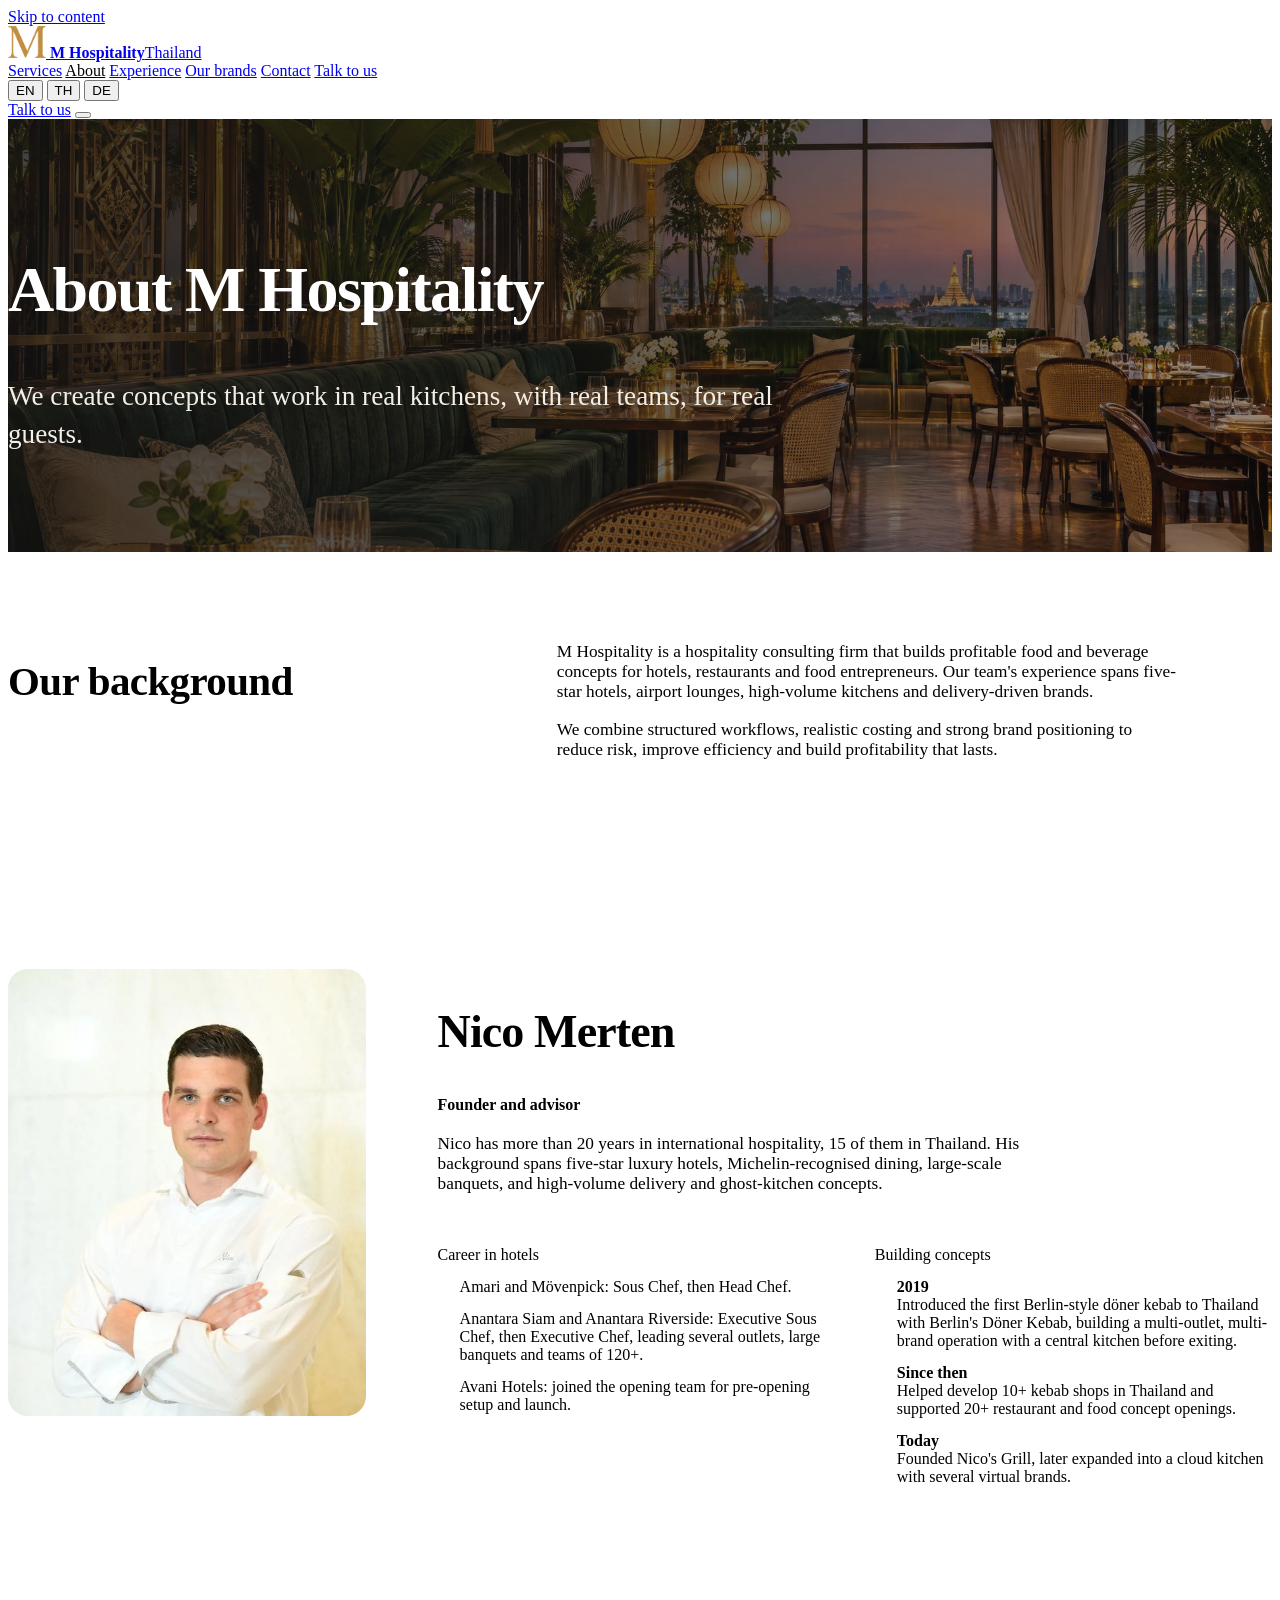
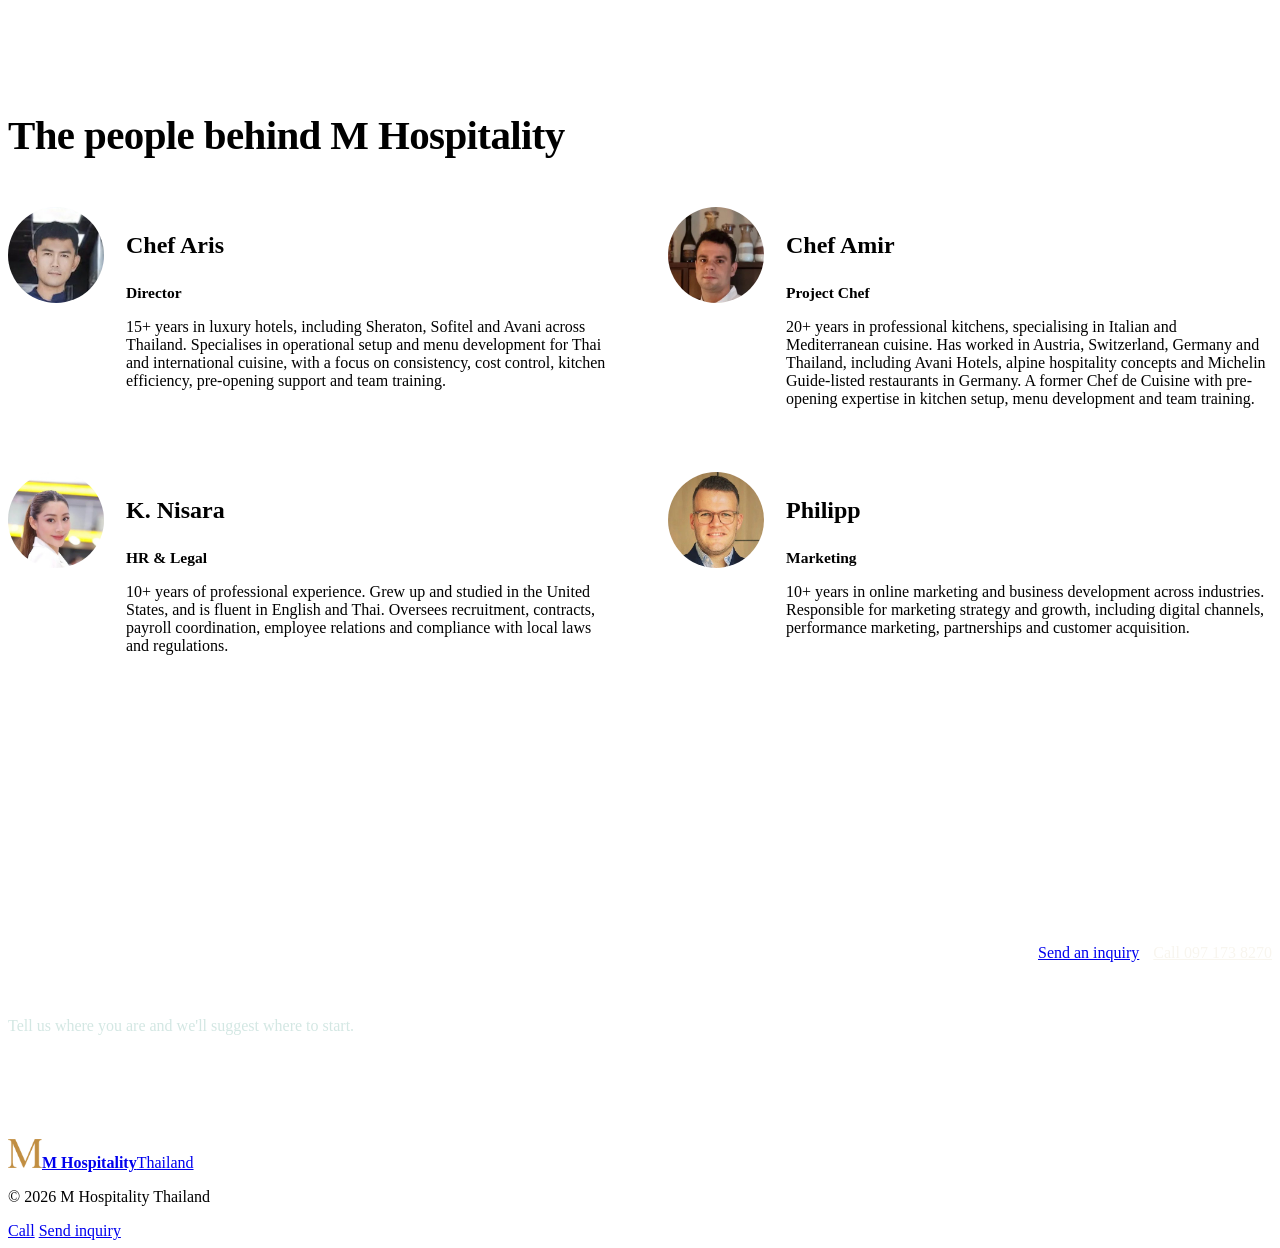
==== commit 4dd0fdb7: "Add files via upload" ====
--- a/about.html
+++ b/about.html
@@ -8,7 +8,7 @@
 <link rel="preconnect" href="https://fonts.googleapis.com">
 <link rel="preconnect" href="https://fonts.gstatic.com" crossorigin>
 <link href="https://fonts.googleapis.com/css2?family=Figtree:wght@400;500;600&family=Newsreader:opsz,wght@6..72,400;6..72,500;6..72,600&family=Noto+Sans+Thai:wght@400;500;600&family=Noto+Serif+Thai:wght@400;500;600&display=swap" rel="stylesheet">
-<link rel="stylesheet" href="assets/site.css">
+<link rel="stylesheet" href="assets/site-v2.css">
 <style>
 .phero{padding:84px 0 72px;position:relative;isolation:isolate}
 .phero::before{content:"";position:absolute;inset:0;z-index:-1;background:linear-gradient(90deg,rgba(20,20,20,.8) 0%,rgba(20,20,20,.62) 55%,rgba(20,20,20,.42) 100%),url(assets/bg-hotel.jpg) center/cover no-repeat}
@@ -67,7 +67,7 @@
   .cta{padding:64px 0}.cta .btns .btn{width:100%}
 }
 </style>
-<script src="assets/site.js" defer></script>
+<script src="assets/site-v2.js" defer></script>
 </head>
 <body>
 <a class="skip" href="#main" data-i18n="skip">Skip to content</a>
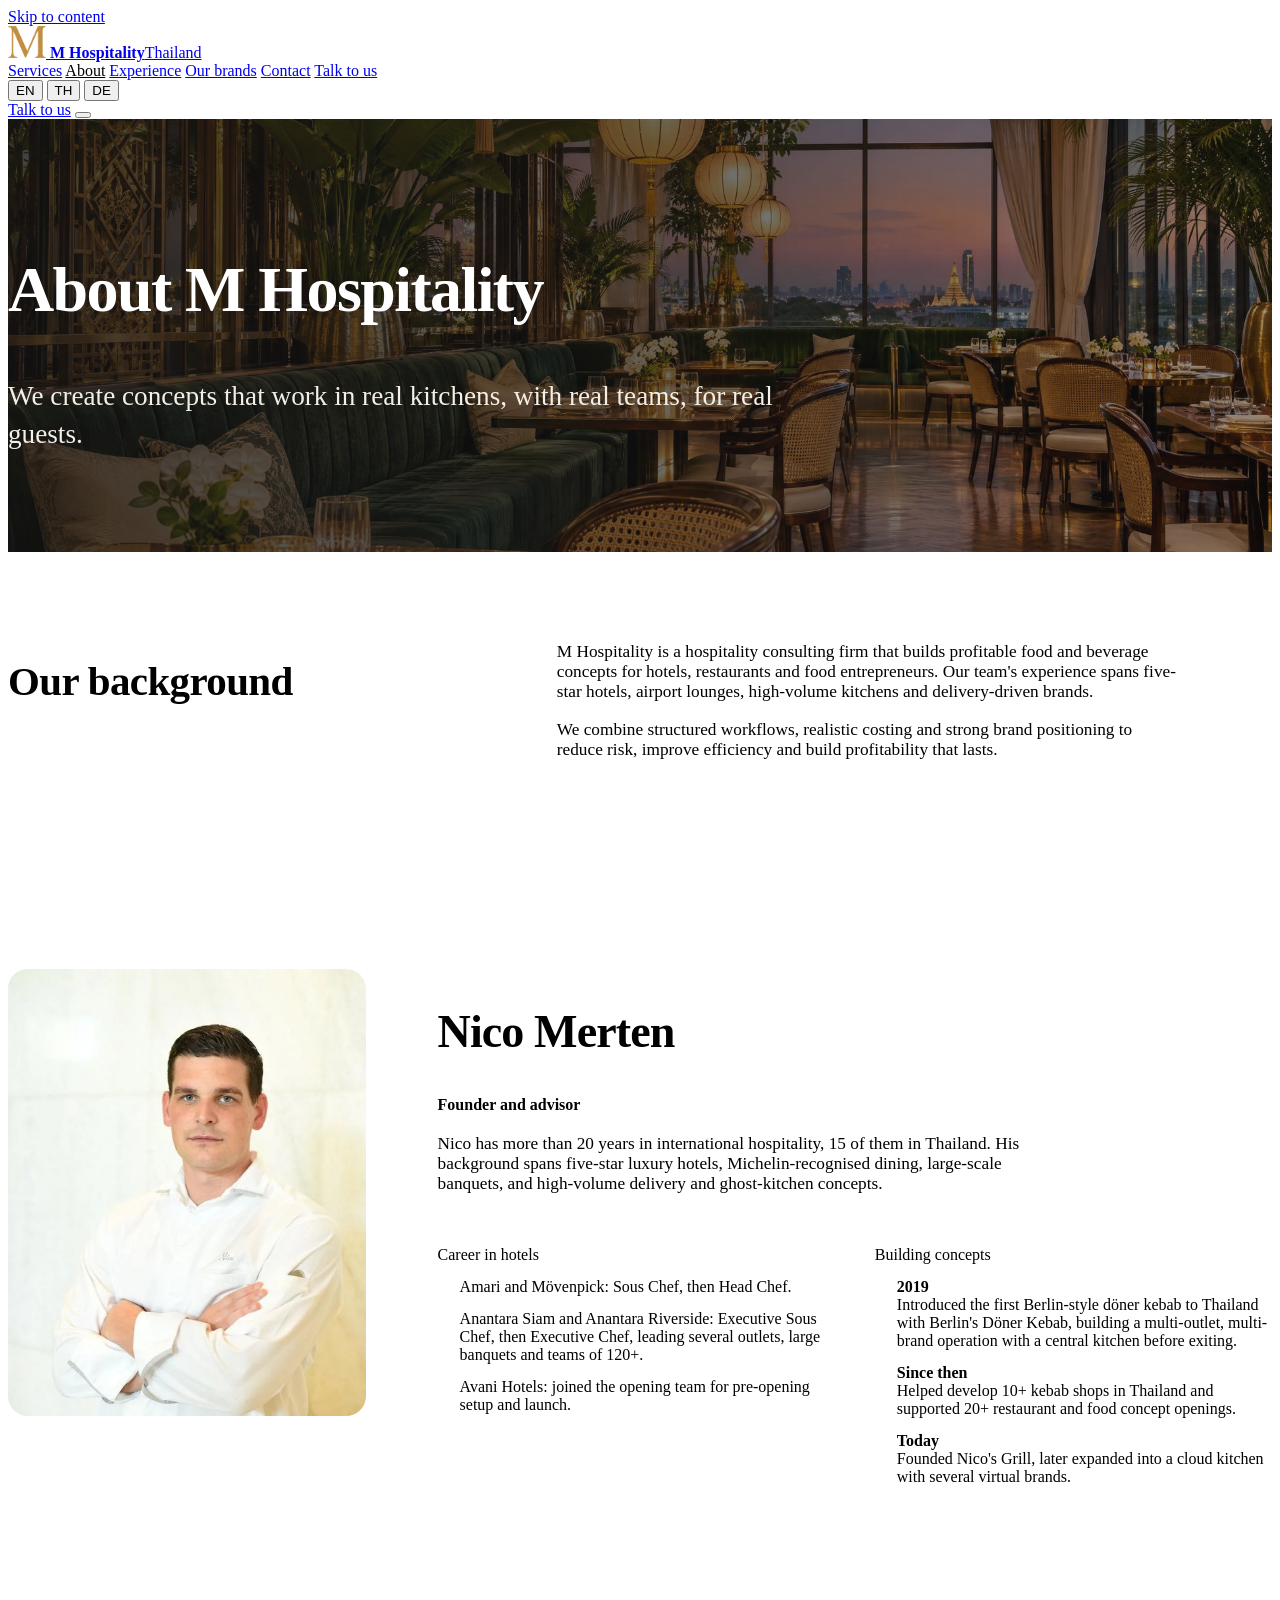
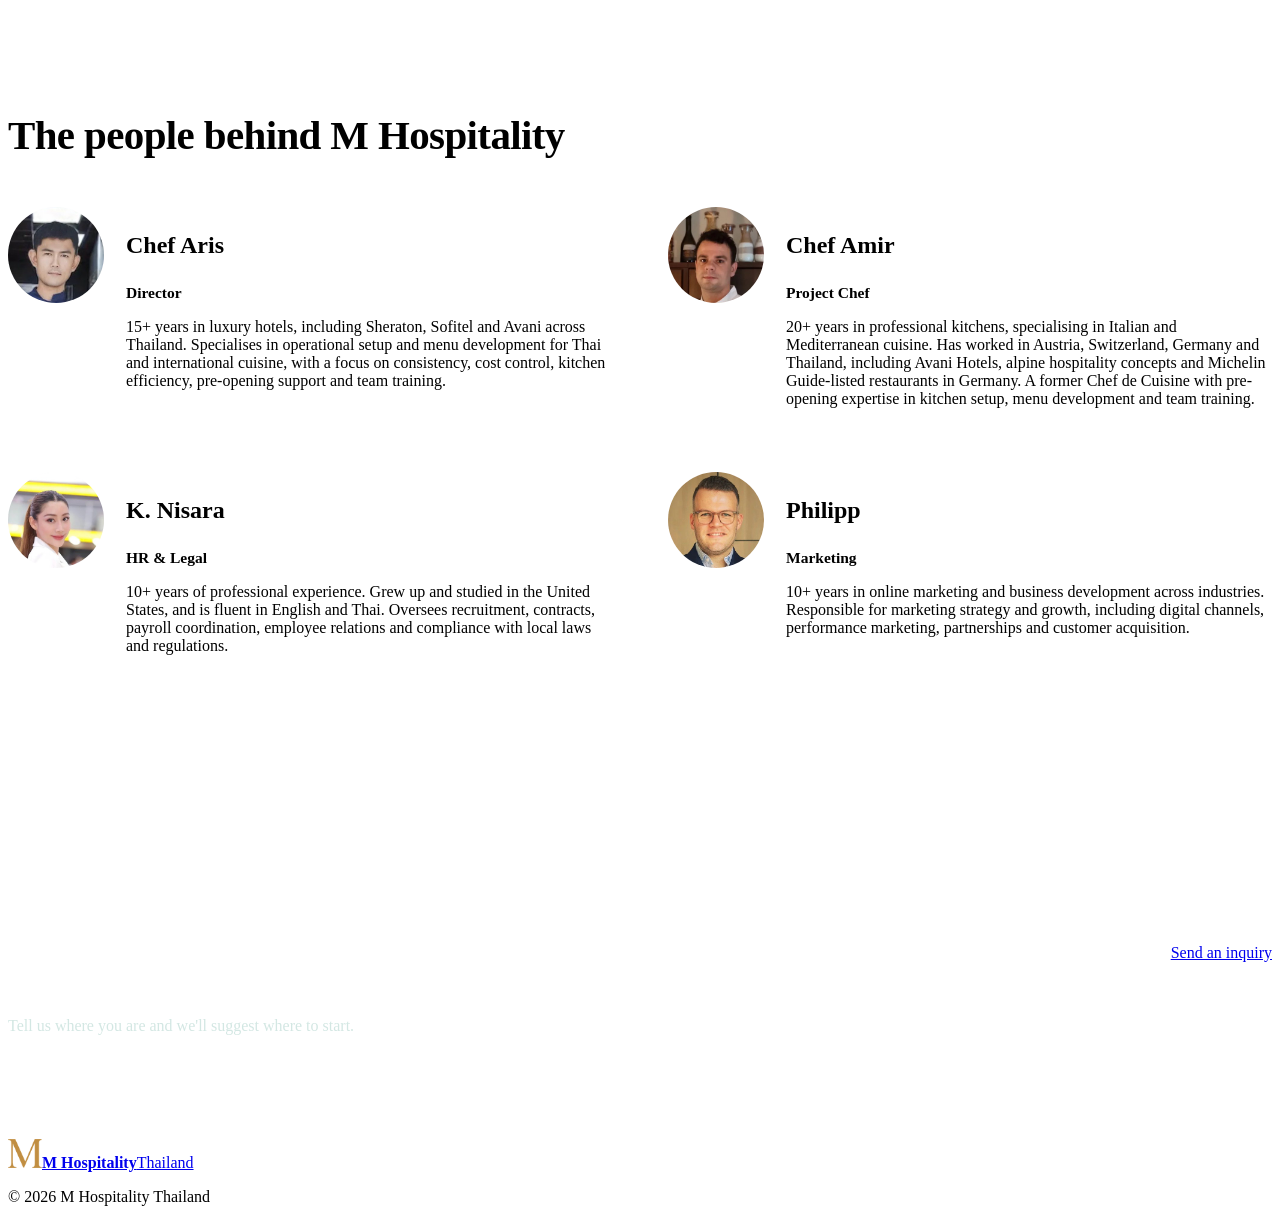
==== commit b53e38fb: "Add files via upload" ====
--- a/about.html
+++ b/about.html
@@ -8,7 +8,7 @@
 <link rel="preconnect" href="https://fonts.googleapis.com">
 <link rel="preconnect" href="https://fonts.gstatic.com" crossorigin>
 <link href="https://fonts.googleapis.com/css2?family=Figtree:wght@400;500;600&family=Newsreader:opsz,wght@6..72,400;6..72,500;6..72,600&family=Noto+Sans+Thai:wght@400;500;600&family=Noto+Serif+Thai:wght@400;500;600&display=swap" rel="stylesheet">
-<link rel="stylesheet" href="assets/site-v2.css">
+<link rel="stylesheet" href="assets/site-v4.css">
 <style>
 .phero{padding:84px 0 72px;position:relative;isolation:isolate}
 .phero::before{content:"";position:absolute;inset:0;z-index:-1;background:linear-gradient(90deg,rgba(20,20,20,.8) 0%,rgba(20,20,20,.62) 55%,rgba(20,20,20,.42) 100%),url(assets/bg-hotel.jpg) center/cover no-repeat}
@@ -67,7 +67,7 @@
   .cta{padding:64px 0}.cta .btns .btn{width:100%}
 }
 </style>
-<script src="assets/site-v2.js" defer></script>
+<script src="assets/site-v4.js" defer></script>
 </head>
 <body>
 <a class="skip" href="#main" data-i18n="skip">Skip to content</a>
@@ -138,7 +138,6 @@
       <div><h2 data-i18n="c_h">Have a project in mind?</h2><p data-i18n="c_sub">Tell us where you are and we&#x27;ll suggest where to start.</p></div>
       <div class="btns">
         <a class="btn btn-brass" href="index.html#contact" data-i18n="c_btn">Send an inquiry</a>
-        <a class="btn btn-line" href="tel:+66971738270"><span data-i18n="c_call">Call</span>&nbsp;097 173 8270</a>
       </div>
     </div>
   </section>
@@ -151,10 +150,6 @@
   </div>
 </footer>
 
-<div class="mbar">
-  <a class="btn btn-line" href="tel:+66971738270" data-i18n="m_call">Call</a>
-  <a class="btn btn-pine" href="index.html#contact" data-i18n="m_enq">Send inquiry</a>
-</div>
 
 <script>
 try{history.scrollRestoration="manual"}catch(e){}
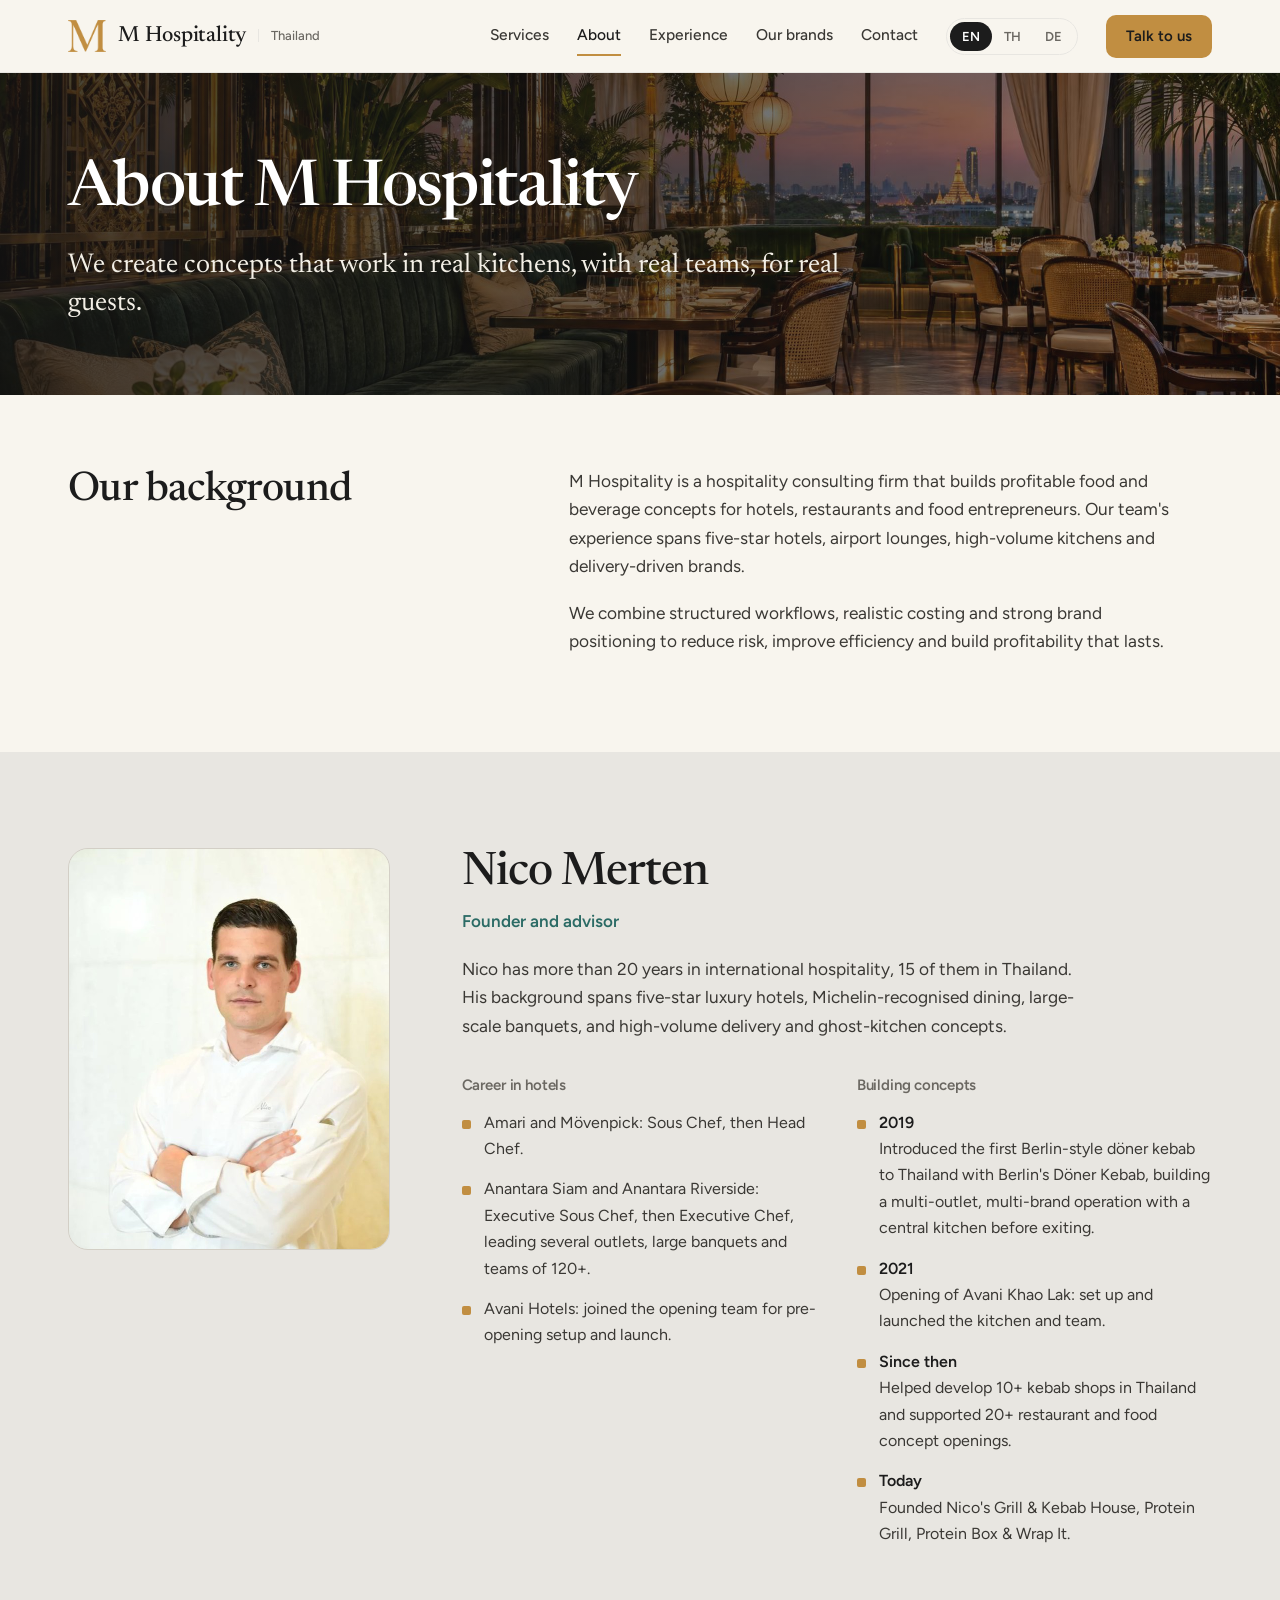
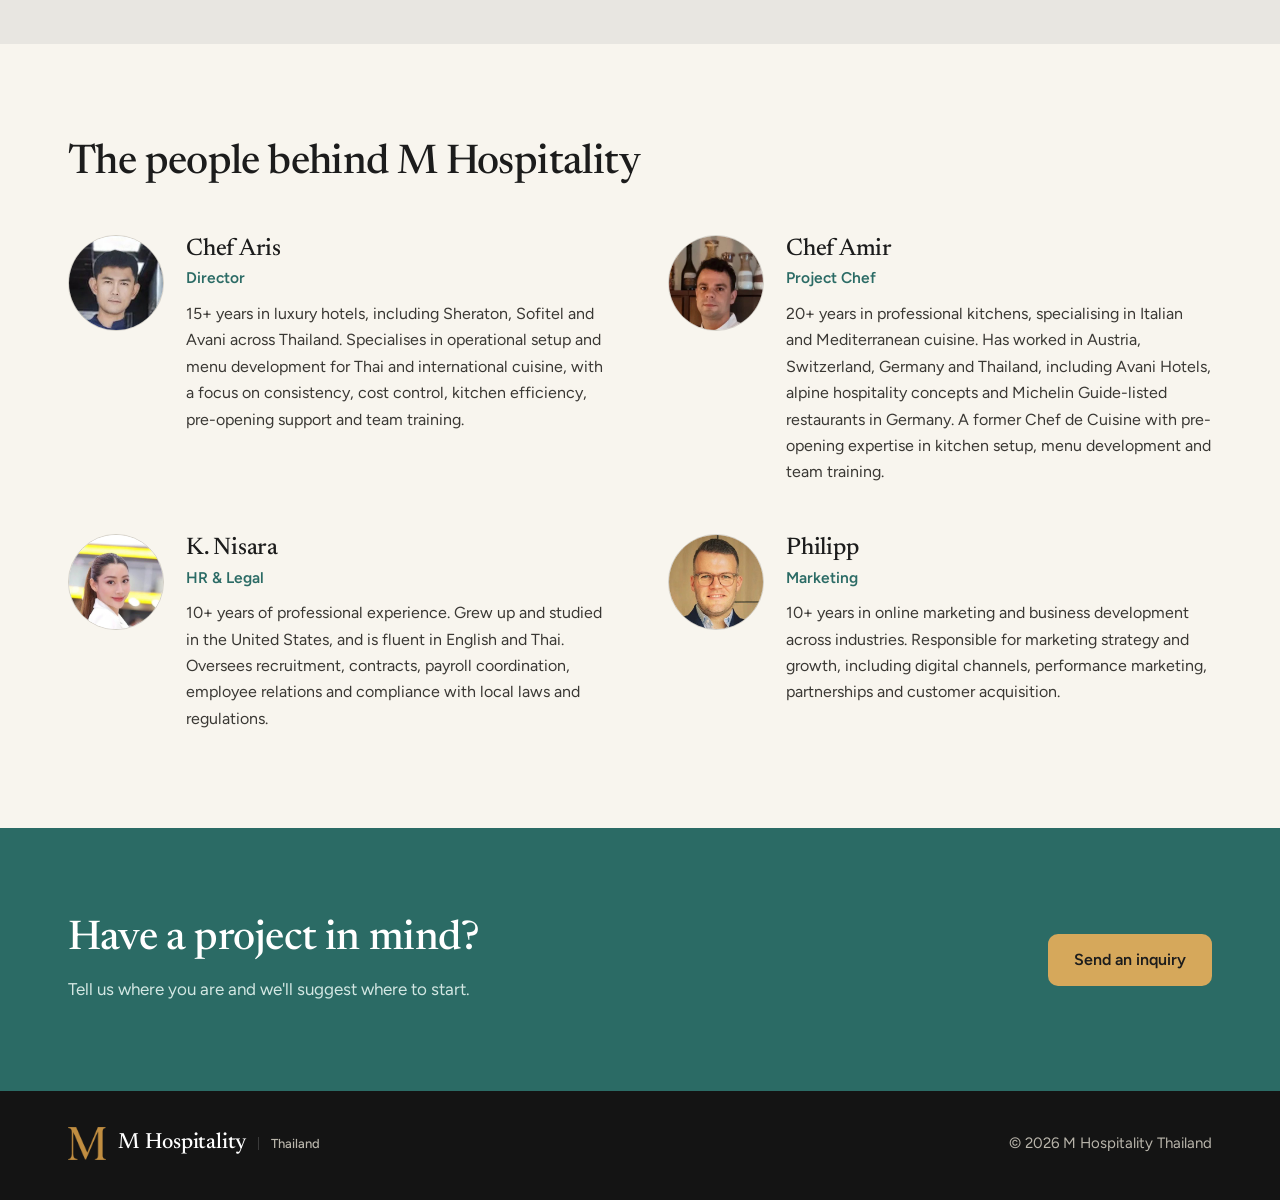
==== commit 5e7bfe31: "Add files via upload" ====
--- a/about.html
+++ b/about.html
@@ -8,7 +8,7 @@
 <link rel="preconnect" href="https://fonts.googleapis.com">
 <link rel="preconnect" href="https://fonts.gstatic.com" crossorigin>
 <link href="https://fonts.googleapis.com/css2?family=Figtree:wght@400;500;600&family=Newsreader:opsz,wght@6..72,400;6..72,500;6..72,600&family=Noto+Sans+Thai:wght@400;500;600&family=Noto+Serif+Thai:wght@400;500;600&display=swap" rel="stylesheet">
-<link rel="stylesheet" href="assets/site-v4.css">
+<link rel="stylesheet" href="assets/site-v5.css">
 <style>
 .phero{padding:84px 0 72px;position:relative;isolation:isolate}
 .phero::before{content:"";position:absolute;inset:0;z-index:-1;background:linear-gradient(90deg,rgba(20,20,20,.8) 0%,rgba(20,20,20,.62) 55%,rgba(20,20,20,.42) 100%),url(assets/bg-hotel.jpg) center/cover no-repeat}
@@ -67,7 +67,7 @@
   .cta{padding:64px 0}.cta .btns .btn{width:100%}
 }
 </style>
-<script src="assets/site-v4.js" defer></script>
+<script src="assets/site-v5.js" defer></script>
 </head>
 <body>
 <a class="skip" href="#main" data-i18n="skip">Skip to content</a>
@@ -120,7 +120,7 @@
         <p class="bio" data-i18n="f_p">Nico has more than 20 years in international hospitality, 15 of them in Thailand. His background spans five-star luxury hotels, Michelin-recognised dining, large-scale banquets, and high-volume delivery and ghost-kitchen concepts.</p>
         <div class="fcols">
           <div><h3 data-i18n="f_career">Career in hotels</h3><ul><li data-i18n="cr1">Amari and Mövenpick: Sous Chef, then Head Chef.</li><li data-i18n="cr2">Anantara Siam and Anantara Riverside: Executive Sous Chef, then Executive Chef, leading several outlets, large banquets and teams of 120+.</li><li data-i18n="cr3">Avani Hotels: joined the opening team for pre-opening setup and launch.</li></ul></div>
-          <div><h3 data-i18n="f_miles">Building concepts</h3><ul class="m"><li><b data-i18n="ml1l">2019</b><span data-i18n="ml1">Introduced the first Berlin-style döner kebab to Thailand with Berlin&#x27;s Döner Kebab, building a multi-outlet, multi-brand operation with a central kitchen before exiting.</span></li><li><b data-i18n="ml2l">Since then</b><span data-i18n="ml2">Helped develop 10+ kebab shops in Thailand and supported 20+ restaurant and food concept openings.</span></li><li><b data-i18n="ml3l">Today</b><span data-i18n="ml3">Founded Nico&#x27;s Grill, later expanded into a cloud kitchen with several virtual brands.</span></li></ul></div>
+          <div><h3 data-i18n="f_miles">Building concepts</h3><ul class="m"><li><b data-i18n="ml1l">2019</b><span data-i18n="ml1">Introduced the first Berlin-style döner kebab to Thailand with Berlin&#x27;s Döner Kebab, building a multi-outlet, multi-brand operation with a central kitchen before exiting.</span></li><li><b data-i18n="ml2l">2021</b><span data-i18n="ml2">Opening of Avani Khao Lak: set up and launched the kitchen and team.</span></li><li><b data-i18n="ml3l">Since then</b><span data-i18n="ml3">Helped develop 10+ kebab shops in Thailand and supported 20+ restaurant and food concept openings.</span></li><li><b data-i18n="ml4l">Today</b><span data-i18n="ml4">Founded Nico&#x27;s Grill &amp; Kebab House, Protein Grill, Protein Box &amp; Wrap It.</span></li></ul></div>
         </div>
       </div>
     </div>
@@ -156,7 +156,7 @@
 if(!location.hash){window.scrollTo(0,0)}
 window.addEventListener("pageshow",function(){if(!location.hash)window.scrollTo(0,0)});
 document.querySelectorAll('a[aria-current="page"]').forEach(function(a){a.addEventListener("click",function(e){e.preventDefault();window.scrollTo({top:0,behavior:"smooth"})})});
-var T={"en": {"skip": "Skip to content", "nav_services": "Services", "nav_about": "About", "nav_exp": "Experience", "nav_brands": "Our brands", "nav_contact": "Contact", "nav_cta": "Talk to us", "a_h": "About M Hospitality", "a_lede": "We create concepts that work in real kitchens, with real teams, for real guests.", "b_h": "Our background", "b_p1": "M Hospitality is a hospitality consulting firm that builds profitable food and beverage concepts for hotels, restaurants and food entrepreneurs. Our team's experience spans five-star hotels, airport lounges, high-volume kitchens and delivery-driven brands.", "b_p2": "We combine structured workflows, realistic costing and strong brand positioning to reduce risk, improve efficiency and build profitability that lasts.", "f_role": "Founder and advisor", "f_p": "Nico has more than 20 years in international hospitality, 15 of them in Thailand. His background spans five-star luxury hotels, Michelin-recognised dining, large-scale banquets, and high-volume delivery and ghost-kitchen concepts.", "f_career": "Career in hotels", "f_miles": "Building concepts", "t_h": "The people behind M Hospitality", "c_h": "Have a project in mind?", "c_sub": "Tell us where you are and we'll suggest where to start.", "c_btn": "Send an inquiry", "c_call": "Call", "m_call": "Call", "m_enq": "Send inquiry", "title": "About | M Hospitality Thailand", "cr1": "Amari and Mövenpick: Sous Chef, then Head Chef.", "cr2": "Anantara Siam and Anantara Riverside: Executive Sous Chef, then Executive Chef, leading several outlets, large banquets and teams of 120+.", "cr3": "Avani Hotels: joined the opening team for pre-opening setup and launch.", "ml1l": "2019", "ml1": "Introduced the first Berlin-style döner kebab to Thailand with Berlin's Döner Kebab, building a multi-outlet, multi-brand operation with a central kitchen before exiting.", "ml2l": "Since then", "ml2": "Helped develop 10+ kebab shops in Thailand and supported 20+ restaurant and food concept openings.", "ml3l": "Today", "ml3": "Founded Nico's Grill, later expanded into a cloud kitchen with several virtual brands.", "tr1": "Director", "tb1": "15+ years in luxury hotels, including Sheraton, Sofitel and Avani across Thailand. Specialises in operational setup and menu development for Thai and international cuisine, with a focus on consistency, cost control, kitchen efficiency, pre-opening support and team training.", "tr2": "Project Chef", "tb2": "20+ years in professional kitchens, specialising in Italian and Mediterranean cuisine. Has worked in Austria, Switzerland, Germany and Thailand, including Avani Hotels, alpine hospitality concepts and Michelin Guide-listed restaurants in Germany. A former Chef de Cuisine with pre-opening expertise in kitchen setup, menu development and team training.", "tr3": "HR & Legal", "tb3": "10+ years of professional experience. Grew up and studied in the United States, and is fluent in English and Thai. Oversees recruitment, contracts, payroll coordination, employee relations and compliance with local laws and regulations.", "tr4": "Marketing", "tb4": "10+ years in online marketing and business development across industries. Responsible for marketing strategy and growth, including digital channels, performance marketing, partnerships and customer acquisition."}, "th": {"skip": "ข้ามไปที่เนื้อหา", "nav_services": "บริการ", "nav_about": "เกี่ยวกับเรา", "nav_exp": "ประสบการณ์", "nav_brands": "แบรนด์ของเรา", "nav_contact": "ติดต่อ", "nav_cta": "ปรึกษาเรา", "a_h": "เกี่ยวกับ M Hospitality", "a_lede": "เราสร้างคอนเซ็ปต์ที่ใช้ได้จริงในครัวจริง กับทีมงานจริง เพื่อแขกจริง", "b_h": "ที่มาของเรา", "b_p1": "M Hospitality เป็นบริษัทที่ปรึกษาด้านธุรกิจบริการ ที่สร้างคอนเซ็ปต์อาหารและเครื่องดื่มที่ทำกำไรได้จริง สำหรับโรงแรม ร้านอาหาร และผู้ประกอบการอาหาร ทีมของเรามีประสบการณ์ตั้งแต่โรงแรมห้าดาว เลานจ์สนามบิน ครัวปริมาณสูง ไปจนถึงแบรนด์เดลิเวอรี่", "b_p2": "เราผสานขั้นตอนการทำงานที่เป็นระบบ การคำนวณต้นทุนที่สมจริง และการวางตำแหน่งแบรนด์ที่แข็งแรง เพื่อลดความเสี่ยง เพิ่มประสิทธิภาพ และสร้างกำไรที่ยั่งยืน", "f_role": "ผู้ก่อตั้งและที่ปรึกษา", "f_p": "นิโคมีประสบการณ์ในวงการต้อนรับระดับนานาชาติกว่า 20 ปี โดย 15 ปีอยู่ในประเทศไทย ประสบการณ์ของเขาครอบคลุมโรงแรมหรูระดับห้าดาว ร้านอาหารที่ได้รับการยอมรับจากมิชลิน งานเลี้ยงขนาดใหญ่ และแนวคิดเดลิเวอรี่และโกสต์คิทเช่นปริมาณสูง", "f_career": "เส้นทางในโรงแรม", "f_miles": "การสร้างคอนเซ็ปต์", "t_h": "คนเบื้องหลัง M Hospitality", "c_h": "มีโครงการในใจอยู่หรือไม่", "c_sub": "บอกเราว่าคุณอยู่ในช่วงไหน แล้วเราจะแนะนำว่าควรเริ่มจากตรงไหน", "c_btn": "ส่งข้อความถึงเรา", "c_call": "โทร", "m_call": "โทร", "m_enq": "ส่งข้อความ", "title": "เกี่ยวกับเรา | M Hospitality Thailand", "cr1": "Amari และ Mövenpick: ซูส์เชฟ และต่อมาเป็นหัวหน้าเชฟ", "cr2": "Anantara Siam และ Anantara Riverside: เอ็กเซกคูทีฟซูส์เชฟ และต่อมาเป็นเอ็กเซกคูทีฟเชฟ ดูแลหลายเอาต์เล็ต งานเลี้ยงขนาดใหญ่ และทีมกว่า 120 คน", "cr3": "Avani Hotels: ร่วมทีมเปิดโรงแรม ดูแลการเตรียมการและการเปิดตัว", "ml1l": "2019", "ml1": "นำเดอเนอร์เคบับสไตล์เบอร์ลินแห่งแรกเข้าสู่ประเทศไทยร่วมกับ Berlin's Döner Kebab สร้างธุรกิจหลายสาขาหลายแบรนด์พร้อมครัวกลาง ก่อนจะถอนตัวออกมา", "ml2l": "หลังจากนั้น", "ml2": "ช่วยพัฒนาร้านเคบับกว่า 10 ร้านในประเทศไทย และสนับสนุนการเปิดร้านอาหารและคอนเซ็ปต์อาหารกว่า 20 แห่ง", "ml3l": "ปัจจุบัน", "ml3": "ก่อตั้ง Nico's Grill และต่อมาขยายเป็นคลาวด์คิทเช่นที่มีหลายแบรนด์เสมือน", "tr1": "ผู้อำนวยการ", "tb1": "ประสบการณ์กว่า 15 ปีในโรงแรมหรู รวมถึง Sheraton, Sofitel และ Avani ในประเทศไทย เชี่ยวชาญการวางระบบการดำเนินงานและการพัฒนาเมนูทั้งอาหารไทยและนานาชาติ โดยเน้นความสม่ำเสมอ การควบคุมต้นทุน ประสิทธิภาพของครัว การสนับสนุนก่อนเปิด และการฝึกอบรมทีม", "tr2": "เชฟโปรเจกต์", "tb2": "ประสบการณ์กว่า 20 ปีในครัวมืออาชีพ เชี่ยวชาญอาหารอิตาเลียนและเมดิเตอร์เรเนียน เคยทำงานในออสเตรีย สวิตเซอร์แลนด์ เยอรมนี และไทย ทั้งโรงแรม Avani คอนเซ็ปต์ธุรกิจบริการแบบอัลไพน์ และร้านอาหารที่ติดทำเนียบมิชลินไกด์ในเยอรมนี อดีตเชฟเดอคุซีน มีความเชี่ยวชาญด้านการเตรียมเปิดครัว การพัฒนาเมนู และการฝึกอบรมทีม", "tr3": "ทรัพยากรบุคคลและกฎหมาย", "tb3": "ประสบการณ์วิชาชีพกว่า 10 ปี เติบโตและศึกษาในสหรัฐอเมริกา พูดภาษาอังกฤษและภาษาไทยได้คล่อง ดูแลการสรรหาบุคลากร สัญญา การประสานงานเงินเดือน แรงงานสัมพันธ์ และการปฏิบัติตามกฎหมายและข้อบังคับในประเทศ", "tr4": "การตลาด", "tb4": "ประสบการณ์กว่า 10 ปีด้านการตลาดออนไลน์และการพัฒนาธุรกิจในหลายอุตสาหกรรม รับผิดชอบกลยุทธ์การตลาดและการเติบโต ทั้งช่องทางดิจิทัล การตลาดเชิงประสิทธิภาพ พันธมิตร และการหาลูกค้า"}, "de": {"skip": "Zum Inhalt springen", "nav_services": "Leistungen", "nav_about": "Über uns", "nav_exp": "Erfahrung", "nav_brands": "Unsere Marken", "nav_contact": "Kontakt", "nav_cta": "Jetzt anfragen", "a_h": "Über M Hospitality", "a_lede": "Wir entwickeln Konzepte, die in echten Küchen funktionieren – mit echten Teams, für echte Gäste.", "b_h": "Unser Hintergrund", "b_p1": "M Hospitality ist eine Beratungsfirma für die Hospitality-Branche, die rentable Food-&-Beverage-Konzepte für Hotels, Restaurants und Gastronomie-Gründer entwickelt. Die Erfahrung unseres Teams reicht von Fünf-Sterne-Hotels über Flughafen-Lounges und Großküchen bis zu lieferorientierten Marken.", "b_p2": "Wir verbinden strukturierte Abläufe, realistische Kalkulation und starke Markenpositionierung, um Risiken zu senken, die Effizienz zu steigern und dauerhafte Rentabilität aufzubauen.", "f_role": "Gründer und Berater", "f_p": "Nico bringt mehr als 20 Jahre internationale Hotellerie und Gastronomie mit, davon 15 in Thailand. Seine Laufbahn reicht von Fünf-Sterne-Luxushotels über Michelin-anerkannte Küche und Großbankette bis zu Lieferdienst- und Ghost-Kitchen-Konzepten mit hohem Volumen.", "f_career": "Laufbahn in Hotels", "f_miles": "Konzepte aufbauen", "t_h": "Die Menschen hinter M Hospitality", "c_h": "Ein Projekt im Kopf?", "c_sub": "Sagen Sie uns, wo Sie stehen – wir schlagen einen Einstieg vor.", "c_btn": "Anfrage senden", "c_call": "Anrufen", "m_call": "Anrufen", "m_enq": "Anfrage senden", "title": "Über uns | M Hospitality Thailand", "cr1": "Amari und Mövenpick: Sous Chef, später Küchenchef.", "cr2": "Anantara Siam und Anantara Riverside: Executive Sous Chef, später Executive Chef, verantwortlich für mehrere Outlets, große Bankette und Teams von über 120 Mitarbeitenden.", "cr3": "Avani Hotels: Teil des Eröffnungsteams, zuständig für Vorbereitung und Start.", "ml1l": "2019", "ml1": "Brachte den ersten Döner Kebab nach Berliner Art mit Berlin's Döner Kebab nach Thailand und baute einen Betrieb mit mehreren Standorten und Marken sowie einer Zentralküche auf, bevor er ausstieg.", "ml2l": "Seither", "ml2": "Half bei der Entwicklung von über 10 Kebab-Läden in Thailand und begleitete über 20 Eröffnungen von Restaurants und Food-Konzepten.", "ml3l": "Heute", "ml3": "Gründete Nico's Grill, später erweitert um eine Cloud Kitchen mit mehreren virtuellen Marken.", "tr1": "Direktor", "tr2": "Project Chef", "tr3": "Personal & Recht", "tr4": "Marketing", "tb1": "Über 15 Jahre in Luxushotels, darunter Sheraton, Sofitel und Avani in ganz Thailand. Spezialisiert auf Betriebsaufbau und Menüentwicklung für thailändische und internationale Küche, mit Fokus auf Beständigkeit, Kostenkontrolle, Kücheneffizienz, Unterstützung vor der Eröffnung und Teamschulung.", "tb2": "Über 20 Jahre in Profiküchen, spezialisiert auf italienische und mediterrane Küche. Tätig in Österreich, der Schweiz, Deutschland und Thailand, unter anderem bei Avani Hotels, in alpinen Hospitality-Konzepten und in Michelin-Guide-gelisteten Restaurants in Deutschland. Früherer Chef de Cuisine mit Erfahrung in Küchenaufbau, Menüentwicklung und Teamschulung vor Eröffnungen.", "tb3": "Über 10 Jahre Berufserfahrung. In den USA aufgewachsen und ausgebildet, fließend in Englisch und Thai. Verantwortlich für Personalgewinnung, Verträge, Lohnabrechnungs-Koordination, Mitarbeiterbeziehungen und die Einhaltung lokaler Gesetze und Vorschriften.", "tb4": "Über 10 Jahre in Online-Marketing und Geschäftsentwicklung in verschiedenen Branchen. Verantwortlich für Marketingstrategie und Wachstum, einschließlich digitaler Kanäle, Performance-Marketing, Partnerschaften und Kundengewinnung."}};
+var T={"en": {"skip": "Skip to content", "nav_services": "Services", "nav_about": "About", "nav_exp": "Experience", "nav_brands": "Our brands", "nav_contact": "Contact", "nav_cta": "Talk to us", "a_h": "About M Hospitality", "a_lede": "We create concepts that work in real kitchens, with real teams, for real guests.", "b_h": "Our background", "b_p1": "M Hospitality is a hospitality consulting firm that builds profitable food and beverage concepts for hotels, restaurants and food entrepreneurs. Our team's experience spans five-star hotels, airport lounges, high-volume kitchens and delivery-driven brands.", "b_p2": "We combine structured workflows, realistic costing and strong brand positioning to reduce risk, improve efficiency and build profitability that lasts.", "f_role": "Founder and advisor", "f_p": "Nico has more than 20 years in international hospitality, 15 of them in Thailand. His background spans five-star luxury hotels, Michelin-recognised dining, large-scale banquets, and high-volume delivery and ghost-kitchen concepts.", "f_career": "Career in hotels", "f_miles": "Building concepts", "t_h": "The people behind M Hospitality", "c_h": "Have a project in mind?", "c_sub": "Tell us where you are and we'll suggest where to start.", "c_btn": "Send an inquiry", "c_call": "Call", "m_call": "Call", "m_enq": "Send inquiry", "title": "About | M Hospitality Thailand", "cr1": "Amari and Mövenpick: Sous Chef, then Head Chef.", "cr2": "Anantara Siam and Anantara Riverside: Executive Sous Chef, then Executive Chef, leading several outlets, large banquets and teams of 120+.", "cr3": "Avani Hotels: joined the opening team for pre-opening setup and launch.", "ml1l": "2019", "ml1": "Introduced the first Berlin-style döner kebab to Thailand with Berlin's Döner Kebab, building a multi-outlet, multi-brand operation with a central kitchen before exiting.", "ml2l": "2021", "ml2": "Opening of Avani Khao Lak: set up and launched the kitchen and team.", "ml3l": "Since then", "ml3": "Helped develop 10+ kebab shops in Thailand and supported 20+ restaurant and food concept openings.", "ml4l": "Today", "ml4": "Founded Nico's Grill & Kebab House, Protein Grill, Protein Box & Wrap It.", "tr1": "Director", "tb1": "15+ years in luxury hotels, including Sheraton, Sofitel and Avani across Thailand. Specialises in operational setup and menu development for Thai and international cuisine, with a focus on consistency, cost control, kitchen efficiency, pre-opening support and team training.", "tr2": "Project Chef", "tb2": "20+ years in professional kitchens, specialising in Italian and Mediterranean cuisine. Has worked in Austria, Switzerland, Germany and Thailand, including Avani Hotels, alpine hospitality concepts and Michelin Guide-listed restaurants in Germany. A former Chef de Cuisine with pre-opening expertise in kitchen setup, menu development and team training.", "tr3": "HR & Legal", "tb3": "10+ years of professional experience. Grew up and studied in the United States, and is fluent in English and Thai. Oversees recruitment, contracts, payroll coordination, employee relations and compliance with local laws and regulations.", "tr4": "Marketing", "tb4": "10+ years in online marketing and business development across industries. Responsible for marketing strategy and growth, including digital channels, performance marketing, partnerships and customer acquisition."}, "th": {"skip": "ข้ามไปที่เนื้อหา", "nav_services": "บริการ", "nav_about": "เกี่ยวกับเรา", "nav_exp": "ประสบการณ์", "nav_brands": "แบรนด์ของเรา", "nav_contact": "ติดต่อ", "nav_cta": "ปรึกษาเรา", "a_h": "เกี่ยวกับ M Hospitality", "a_lede": "เราสร้างคอนเซ็ปต์ที่ใช้ได้จริงในครัวจริง กับทีมงานจริง เพื่อแขกจริง", "b_h": "ที่มาของเรา", "b_p1": "M Hospitality เป็นบริษัทที่ปรึกษาด้านธุรกิจบริการ ที่สร้างคอนเซ็ปต์อาหารและเครื่องดื่มที่ทำกำไรได้จริง สำหรับโรงแรม ร้านอาหาร และผู้ประกอบการอาหาร ทีมของเรามีประสบการณ์ตั้งแต่โรงแรมห้าดาว เลานจ์สนามบิน ครัวปริมาณสูง ไปจนถึงแบรนด์เดลิเวอรี่", "b_p2": "เราผสานขั้นตอนการทำงานที่เป็นระบบ การคำนวณต้นทุนที่สมจริง และการวางตำแหน่งแบรนด์ที่แข็งแรง เพื่อลดความเสี่ยง เพิ่มประสิทธิภาพ และสร้างกำไรที่ยั่งยืน", "f_role": "ผู้ก่อตั้งและที่ปรึกษา", "f_p": "นิโคมีประสบการณ์ในวงการต้อนรับระดับนานาชาติกว่า 20 ปี โดย 15 ปีอยู่ในประเทศไทย ประสบการณ์ของเขาครอบคลุมโรงแรมหรูระดับห้าดาว ร้านอาหารที่ได้รับการยอมรับจากมิชลิน งานเลี้ยงขนาดใหญ่ และแนวคิดเดลิเวอรี่และโกสต์คิทเช่นปริมาณสูง", "f_career": "เส้นทางในโรงแรม", "f_miles": "การสร้างคอนเซ็ปต์", "t_h": "คนเบื้องหลัง M Hospitality", "c_h": "มีโครงการในใจอยู่หรือไม่", "c_sub": "บอกเราว่าคุณอยู่ในช่วงไหน แล้วเราจะแนะนำว่าควรเริ่มจากตรงไหน", "c_btn": "ส่งข้อความถึงเรา", "c_call": "โทร", "m_call": "โทร", "m_enq": "ส่งข้อความ", "title": "เกี่ยวกับเรา | M Hospitality Thailand", "cr1": "Amari และ Mövenpick: ซูส์เชฟ และต่อมาเป็นหัวหน้าเชฟ", "cr2": "Anantara Siam และ Anantara Riverside: เอ็กเซกคูทีฟซูส์เชฟ และต่อมาเป็นเอ็กเซกคูทีฟเชฟ ดูแลหลายเอาต์เล็ต งานเลี้ยงขนาดใหญ่ และทีมกว่า 120 คน", "cr3": "Avani Hotels: ร่วมทีมเปิดโรงแรม ดูแลการเตรียมการและการเปิดตัว", "ml1l": "2019", "ml1": "นำเดอเนอร์เคบับสไตล์เบอร์ลินแห่งแรกเข้าสู่ประเทศไทยร่วมกับ Berlin's Döner Kebab สร้างธุรกิจหลายสาขาหลายแบรนด์พร้อมครัวกลาง ก่อนจะถอนตัวออกมา", "ml2l": "2021", "ml2": "เปิดโรงแรม Avani Khao Lak: วางระบบและเปิดตัวครัวพร้อมจัดตั้งทีม", "ml3l": "หลังจากนั้น", "ml3": "ช่วยพัฒนาร้านเคบับกว่า 10 ร้านในประเทศไทย และสนับสนุนการเปิดร้านอาหารและคอนเซ็ปต์อาหารกว่า 20 แห่ง", "ml4l": "ปัจจุบัน", "ml4": "ก่อตั้ง Nico's Grill & Kebab House, Protein Grill, Protein Box และ Wrap It", "tr1": "ผู้อำนวยการ", "tb1": "ประสบการณ์กว่า 15 ปีในโรงแรมหรู รวมถึง Sheraton, Sofitel และ Avani ในประเทศไทย เชี่ยวชาญการวางระบบการดำเนินงานและการพัฒนาเมนูทั้งอาหารไทยและนานาชาติ โดยเน้นความสม่ำเสมอ การควบคุมต้นทุน ประสิทธิภาพของครัว การสนับสนุนก่อนเปิด และการฝึกอบรมทีม", "tr2": "เชฟโปรเจกต์", "tb2": "ประสบการณ์กว่า 20 ปีในครัวมืออาชีพ เชี่ยวชาญอาหารอิตาเลียนและเมดิเตอร์เรเนียน เคยทำงานในออสเตรีย สวิตเซอร์แลนด์ เยอรมนี และไทย ทั้งโรงแรม Avani คอนเซ็ปต์ธุรกิจบริการแบบอัลไพน์ และร้านอาหารที่ติดทำเนียบมิชลินไกด์ในเยอรมนี อดีตเชฟเดอคุซีน มีความเชี่ยวชาญด้านการเตรียมเปิดครัว การพัฒนาเมนู และการฝึกอบรมทีม", "tr3": "ทรัพยากรบุคคลและกฎหมาย", "tb3": "ประสบการณ์วิชาชีพกว่า 10 ปี เติบโตและศึกษาในสหรัฐอเมริกา พูดภาษาอังกฤษและภาษาไทยได้คล่อง ดูแลการสรรหาบุคลากร สัญญา การประสานงานเงินเดือน แรงงานสัมพันธ์ และการปฏิบัติตามกฎหมายและข้อบังคับในประเทศ", "tr4": "การตลาด", "tb4": "ประสบการณ์กว่า 10 ปีด้านการตลาดออนไลน์และการพัฒนาธุรกิจในหลายอุตสาหกรรม รับผิดชอบกลยุทธ์การตลาดและการเติบโต ทั้งช่องทางดิจิทัล การตลาดเชิงประสิทธิภาพ พันธมิตร และการหาลูกค้า"}, "de": {"skip": "Zum Inhalt springen", "nav_services": "Leistungen", "nav_about": "Über uns", "nav_exp": "Erfahrung", "nav_brands": "Unsere Marken", "nav_contact": "Kontakt", "nav_cta": "Jetzt anfragen", "a_h": "Über M Hospitality", "a_lede": "Wir entwickeln Konzepte, die in echten Küchen funktionieren – mit echten Teams, für echte Gäste.", "b_h": "Unser Hintergrund", "b_p1": "M Hospitality ist eine Beratungsfirma für die Hospitality-Branche, die rentable Food-&-Beverage-Konzepte für Hotels, Restaurants und Gastronomie-Gründer entwickelt. Die Erfahrung unseres Teams reicht von Fünf-Sterne-Hotels über Flughafen-Lounges und Großküchen bis zu lieferorientierten Marken.", "b_p2": "Wir verbinden strukturierte Abläufe, realistische Kalkulation und starke Markenpositionierung, um Risiken zu senken, die Effizienz zu steigern und dauerhafte Rentabilität aufzubauen.", "f_role": "Gründer und Berater", "f_p": "Nico bringt mehr als 20 Jahre internationale Hotellerie und Gastronomie mit, davon 15 in Thailand. Seine Laufbahn reicht von Fünf-Sterne-Luxushotels über Michelin-anerkannte Küche und Großbankette bis zu Lieferdienst- und Ghost-Kitchen-Konzepten mit hohem Volumen.", "f_career": "Laufbahn in Hotels", "f_miles": "Konzepte aufbauen", "t_h": "Die Menschen hinter M Hospitality", "c_h": "Ein Projekt im Kopf?", "c_sub": "Sagen Sie uns, wo Sie stehen – wir schlagen einen Einstieg vor.", "c_btn": "Anfrage senden", "c_call": "Anrufen", "m_call": "Anrufen", "m_enq": "Anfrage senden", "title": "Über uns | M Hospitality Thailand", "cr1": "Amari und Mövenpick: Sous Chef, später Küchenchef.", "cr2": "Anantara Siam und Anantara Riverside: Executive Sous Chef, später Executive Chef, verantwortlich für mehrere Outlets, große Bankette und Teams von über 120 Mitarbeitenden.", "cr3": "Avani Hotels: Teil des Eröffnungsteams, zuständig für Vorbereitung und Start.", "ml1l": "2019", "ml1": "Brachte den ersten Döner Kebab nach Berliner Art mit Berlin's Döner Kebab nach Thailand und baute einen Betrieb mit mehreren Standorten und Marken sowie einer Zentralküche auf, bevor er ausstieg.", "ml2l": "2021", "ml2": "Eröffnung des Avani Khao Lak: Aufbau und Start von Küche und Team.", "ml3l": "Seither", "ml3": "Half bei der Entwicklung von über 10 Kebab-Läden in Thailand und begleitete über 20 Eröffnungen von Restaurants und Food-Konzepten.", "tr1": "Direktor", "tr2": "Project Chef", "tr3": "Personal & Recht", "tr4": "Marketing", "tb1": "Über 15 Jahre in Luxushotels, darunter Sheraton, Sofitel und Avani in ganz Thailand. Spezialisiert auf Betriebsaufbau und Menüentwicklung für thailändische und internationale Küche, mit Fokus auf Beständigkeit, Kostenkontrolle, Kücheneffizienz, Unterstützung vor der Eröffnung und Teamschulung.", "tb2": "Über 20 Jahre in Profiküchen, spezialisiert auf italienische und mediterrane Küche. Tätig in Österreich, der Schweiz, Deutschland und Thailand, unter anderem bei Avani Hotels, in alpinen Hospitality-Konzepten und in Michelin-Guide-gelisteten Restaurants in Deutschland. Früherer Chef de Cuisine mit Erfahrung in Küchenaufbau, Menüentwicklung und Teamschulung vor Eröffnungen.", "tb3": "Über 10 Jahre Berufserfahrung. In den USA aufgewachsen und ausgebildet, fließend in Englisch und Thai. Verantwortlich für Personalgewinnung, Verträge, Lohnabrechnungs-Koordination, Mitarbeiterbeziehungen und die Einhaltung lokaler Gesetze und Vorschriften.", "tb4": "Über 10 Jahre in Online-Marketing und Geschäftsentwicklung in verschiedenen Branchen. Verantwortlich für Marketingstrategie und Wachstum, einschließlich digitaler Kanäle, Performance-Marketing, Partnerschaften und Kundengewinnung.", "ml4l": "Heute", "ml4": "Gründete Nico's Grill & Kebab House, Protein Grill, Protein Box & Wrap It."}};
 function apply(l){
   document.documentElement.lang=l;
   document.querySelectorAll("[data-i18n]").forEach(function(el){var k=el.getAttribute("data-i18n");var v=(T[l]&&T[l][k])||T.en[k];if(v)el.textContent=v});
--- a/assets/site-v5.css
+++ b/assets/site-v5.css
@@ -0,0 +1,212 @@
+:root{
+  --ink:#1c1c1c;
+  --body:#3a3834;
+  --muted:#6b6862;
+  --pine:#c18e41;
+  --pine-2:#cf9f55;
+  --brass:#c18e41;--teal:#2b6b65;--jade:#2b6b65;--turq:#3cb3a6;--dark:#1c1c1c;
+  --brass-text:#8c6320;
+  --brass-light:#d6a85b;
+  --paper:#f8f5ee;
+  --mist:#e8e6e1;
+  --line:#e8e6e1;
+  --line2:#d3cfc6;
+  --serif:"Newsreader","Noto Serif Thai",Georgia,serif;
+  --sans:"Figtree","Noto Sans Thai",system-ui,-apple-system,"Segoe UI",sans-serif;
+  --wrap:1200px;
+}
+*{box-sizing:border-box}
+html{scroll-behavior:smooth;scroll-padding-top:84px}
+@media (prefers-reduced-motion:reduce){html{scroll-behavior:auto}}
+body{margin:0;font-family:var(--sans);font-size:17px;line-height:1.65;color:var(--body);background:var(--paper);-webkit-font-smoothing:antialiased}
+html[lang="th"] body{line-height:1.85}
+img{display:block;max-width:100%;height:auto}
+a{color:inherit}
+h1,h2,h3{font-family:var(--serif);color:var(--ink);font-weight:500;margin:0;letter-spacing:-.01em}
+html[lang="th"] h1,html[lang="th"] h2,html[lang="th"] h3{letter-spacing:0}
+p{margin:0}
+.wrap{max-width:var(--wrap);margin:0 auto;padding:0 28px}
+:focus-visible{outline:3px solid var(--brass);outline-offset:3px;border-radius:6px}
+.skip{position:absolute;left:-999px;top:8px;background:var(--ink);color:#fff;padding:10px 14px;border-radius:8px;z-index:100}
+.skip:focus{left:12px}
+
+/* buttons */
+.btn{display:inline-flex;align-items:center;justify-content:center;gap:10px;font:600 16px/1 var(--sans);padding:16px 24px;border-radius:10px;border:2px solid transparent;text-decoration:none;cursor:pointer;transition:background .2s,color .2s,border-color .2s}
+.btn-pine{background:var(--pine);color:var(--ink)}
+.btn-pine:hover{background:var(--pine-2)}
+.btn-brass{background:var(--brass-light);color:var(--ink)}
+.btn-brass:hover{background:#e2b86c}
+.btn-line{border-color:var(--teal);color:var(--ink);background:transparent}
+.btn-line:hover{background:var(--teal);color:#f8f5ee}
+
+/* header */
+header.top{position:sticky;top:0;z-index:50;background:rgba(248,245,238,.93);backdrop-filter:blur(10px);border-bottom:1px solid var(--line)}
+.top .wrap{display:flex;align-items:center;gap:28px;height:72px}
+.brand{display:flex;align-items:center;gap:12px;text-decoration:none}
+.brand img{width:38px;height:auto}
+.brand b{font:500 22px/1 var(--serif);color:var(--ink);letter-spacing:-.01em}
+.brand span{font:500 13px/1 var(--sans);color:var(--muted);padding-left:12px;border-left:1px solid var(--line)}
+nav.main{display:flex;gap:28px;margin-left:auto}
+nav.main a{font-weight:500;font-size:15.5px;text-decoration:none;color:var(--body);padding:6px 0;border-bottom:2px solid transparent}
+nav.main a:hover{color:var(--ink);border-color:var(--turq)}
+.lang{display:flex;border:1px solid var(--line);border-radius:999px;padding:3px}
+.lang button{font:600 13px/1 var(--sans);border:0;background:none;color:var(--muted);padding:8px 12px;border-radius:999px;cursor:pointer}
+.lang button[aria-pressed="true"]{background:var(--ink);color:#fff}
+.top .btn{padding:12px 18px;font-size:15px}
+
+/* hero */
+.hero{padding:76px 0 88px}
+.hero .wrap{display:grid;grid-template-columns:minmax(0,1.15fr) minmax(0,.85fr);gap:64px;align-items:center}
+.hero h1{font-size:clamp(2.7rem,5.6vw,4.9rem);line-height:1.04;font-weight:500;letter-spacing:-.025em;max-width:13ch}
+html[lang="th"] .hero h1{line-height:1.3;max-width:none;font-size:clamp(2.1rem,4vw,3.4rem)}
+.hero .lede{font-size:clamp(1.08rem,1.5vw,1.25rem);margin-top:28px;max-width:34em}
+.hero .cta{display:flex;flex-wrap:wrap;gap:14px;margin-top:36px}
+.chooser{background:var(--mist);border:1px solid var(--line2);border-radius:22px;padding:28px}
+.chooser h2{font:500 1.45rem/1.25 var(--serif);margin-bottom:6px}
+.chooser > p{font-size:15px;color:var(--muted);margin-bottom:18px}
+.chooser ul{list-style:none;margin:0;padding:0;display:grid;gap:10px}
+.opt{width:100%;text-align:left;display:flex;align-items:center;gap:14px;background:#fff;border:1px solid var(--line2);border-radius:12px;padding:15px 16px;cursor:pointer;font:inherit;color:inherit;transition:border-color .2s,transform .2s,box-shadow .2s}
+.opt:hover{border-color:var(--turq);box-shadow:0 6px 18px -10px rgba(28,28,28,.3)}
+.opt .t{display:block;font-weight:600;color:var(--ink);font-size:16px;line-height:1.35}
+.opt .s{display:block;font-size:14px;color:var(--muted);line-height:1.45;margin-top:2px}
+.opt svg{flex:none;margin-left:auto;color:var(--teal)}
+@media (prefers-reduced-motion:no-preference){
+  .chooser li{opacity:0;transform:translateY(10px);animation:rise .6s cubic-bezier(.2,.7,.2,1) forwards}
+  .chooser li:nth-child(1){animation-delay:.15s}.chooser li:nth-child(2){animation-delay:.23s}.chooser li:nth-child(3){animation-delay:.31s}.chooser li:nth-child(4){animation-delay:.39s}.chooser li:nth-child(5){animation-delay:.47s}
+}
+@keyframes rise{to{opacity:1;transform:none}}
+
+/* sections */
+section{padding:104px 0}
+.sec-mist{background:var(--mist)}
+.h2{font-size:clamp(2rem,3.6vw,3.1rem);line-height:1.12;letter-spacing:-.02em;max-width:18ch}
+html[lang="th"] .h2{line-height:1.35;max-width:22ch}
+.sub{margin-top:20px;max-width:36em;color:var(--body)}
+
+/* services */
+.services .wrap{display:grid;grid-template-columns:minmax(0,.8fr) minmax(0,1.2fr);gap:72px;align-items:start}
+.services .intro{position:sticky;top:112px}
+.svc{list-style:none;margin:0;padding:0;border-top:1px solid var(--line2)}
+.svc li{padding:30px 0;border-bottom:1px solid var(--line2)}
+.svc h3{font-size:1.6rem;line-height:1.2}
+html[lang="th"] .svc h3{line-height:1.4;font-size:1.45rem}
+.svc p{margin-top:10px;max-width:38em}
+.svc a{display:inline-flex;align-items:center;gap:8px;margin-top:14px;font-weight:600;font-size:15.5px;color:var(--teal);text-decoration:none;border-bottom:2px solid transparent}
+.svc a:hover{border-color:var(--teal)}
+
+/* experience */
+.exp-head{display:grid;grid-template-columns:minmax(0,1fr) minmax(0,.9fr);gap:64px;align-items:end;margin-bottom:56px}
+.exp-head .sub{margin-top:0}
+.grp{margin-top:40px}
+.grp h3{font:600 15px/1.3 var(--sans);color:var(--muted);margin-bottom:16px;letter-spacing:.01em}
+.logos{display:grid;gap:16px}
+.logos.hotels{grid-template-columns:repeat(4,1fr)}
+.logos.rests{display:flex;flex-wrap:wrap;justify-content:center}
+.logos.rests .tile{flex:0 0 calc((100% - 64px)/5)}
+.tile{margin:0;background:#fff;border:1px solid var(--line2);border-radius:14px;overflow:hidden;aspect-ratio:4/3;display:flex;align-items:center;justify-content:center}
+.tile img{width:100%;height:100%;object-fit:contain;padding:14px}
+.tile.bleed img{object-fit:cover;padding:0}
+.logos.rests .tile{aspect-ratio:1/1}
+
+/* own brands */
+.own{background:var(--dark);color:#e8e6e1}
+.own h2{color:#fff}
+.own .sub{color:#cfcbc2}
+.own .wrap{display:grid;grid-template-columns:minmax(0,.9fr) minmax(0,1.1fr);gap:72px;align-items:center}
+.own .logos{grid-template-columns:repeat(2,1fr);gap:14px}
+.own .tile{border:0;border-radius:16px;aspect-ratio:4/3}
+.own .tile img{padding:12px}
+.own .tile.bleed img{padding:0}
+
+/* process */
+.steps{list-style:none;margin:56px 0 0;padding:0;display:grid;grid-template-columns:repeat(4,1fr);gap:32px;counter-reset:s}
+.steps li{counter-increment:s;border-top:2px solid var(--turq);padding-top:20px}
+.steps li::before{content:counter(s);display:block;font:500 2.4rem/1 var(--serif);color:var(--teal);margin-bottom:14px}
+.steps h3{font-size:1.3rem;line-height:1.25}
+html[lang="th"] .steps h3{line-height:1.45}
+.steps p{margin-top:8px;font-size:16px}
+
+/* contact */
+.contact{background:linear-gradient(rgba(43,107,101,.9),rgba(43,107,101,.84)),url(bg-ingredients.jpg) center/cover no-repeat;color:#eef3f1}
+.contact h2{color:#fff}
+.contact .sub{color:#d3e7e3}
+.contact .wrap{display:grid;grid-template-columns:minmax(0,.85fr) minmax(0,1.15fr);gap:72px;align-items:start}
+.details{list-style:none;margin:40px 0 0;padding:0;display:grid;gap:22px}
+.details small{display:block;font-size:14px;color:#b4ece4;margin-bottom:2px}
+.details a,.details span{font-size:1.15rem;color:#fff;text-decoration:none}
+.details a:hover{text-decoration:underline;text-underline-offset:4px}
+form{background:#fff;color:var(--body);border-radius:22px;padding:34px}
+.row{display:grid;grid-template-columns:1fr 1fr;gap:18px}
+.f{margin-bottom:18px}
+label{display:block;font-weight:600;font-size:15px;color:var(--ink);margin-bottom:7px}
+label i{font-style:normal;font-weight:400;color:var(--muted)}
+input,select,textarea{width:100%;font:inherit;font-size:16px;color:var(--ink);background:#fff;border:1.5px solid #c9c5bb;border-radius:10px;padding:13px 14px}
+textarea{min-height:120px;resize:vertical}
+input:focus,select:focus,textarea:focus{outline:3px solid rgba(193,142,65,.45);outline-offset:0;border-color:var(--brass)}
+form .btn{width:100%;margin-top:6px}
+.note{font-size:14px;color:var(--muted);margin-top:14px}
+.result{margin-top:22px;border-top:1px solid var(--line);padding-top:22px}
+.result[hidden]{display:none}
+.result h3{font-size:1.25rem}
+.result p{font-size:15.5px;margin-top:6px}
+.result textarea{margin-top:12px;min-height:150px;font-size:15px;background:var(--mist)}
+.result .btn{margin-top:10px}
+
+footer{background:#141414;color:#b9b5ab;padding:36px 0 40px;font-size:15px}
+footer .wrap{display:flex;flex-wrap:wrap;gap:16px 40px;align-items:center;justify-content:space-between}
+footer .brand b{color:#fff}
+footer .brand span{color:#b9b5ab;border-color:#3a3a3a}
+
+
+/* responsive */
+@media (max-width:1020px){
+  nav.main{display:none}
+  .top .wrap{gap:16px}
+  .top .lang{margin-left:auto}
+  .hero .wrap,.services .wrap,.exp-head,.own .wrap,.contact .wrap{grid-template-columns:1fr;gap:44px}
+  .services .intro{position:static}
+  .logos.hotels{grid-template-columns:repeat(2,1fr)}
+  .logos.rests .tile{flex-basis:calc((100% - 32px)/3)}
+  .steps{grid-template-columns:repeat(2,1fr)}
+  .exp-head{align-items:start;gap:20px}
+}
+@media (max-width:640px){
+  body{font-size:16.5px}
+  .wrap{padding:0 20px}
+  .top .wrap{height:64px}
+  .brand span,.top .btn{display:none}
+  .hero{padding:44px 0 56px}
+  section{padding:68px 0}
+  .chooser{padding:20px;border-radius:18px}
+  .logos.rests .tile{flex-basis:calc((100% - 16px)/2)}
+  .steps{grid-template-columns:1fr;gap:28px}
+  .row{grid-template-columns:1fr;gap:0}
+  form{padding:24px 20px}
+  .hero .cta .btn{width:100%}
+}
+.more{margin-top:28px}
+html[lang="de"] body{hyphens:auto;overflow-wrap:break-word}
+.hero{position:relative;isolation:isolate}
+.hero::before{content:"";position:absolute;inset:0;z-index:-1;background:linear-gradient(90deg,rgba(248,245,238,.81) 0%,rgba(248,245,238,.75) 42%,rgba(248,245,238,.47) 100%),url(bg-kitchen.jpg) center/cover no-repeat}
+@media (max-width:1020px){.hero::before{background:linear-gradient(rgba(248,245,238,.79),rgba(248,245,238,.73)),url(bg-kitchen-sm.jpg) center/cover no-repeat}}
+@media (max-width:700px){.contact{background:linear-gradient(rgba(43,107,101,.9),rgba(43,107,101,.86)),url(bg-ingredients-sm.jpg) center/cover no-repeat}}
+/* mobile menu */
+.burger{display:none;flex:none;width:44px;height:44px;border:1px solid var(--line2);border-radius:10px;background:transparent;cursor:pointer;padding:0;align-items:center;justify-content:center;flex-direction:column;gap:5px}
+.burger span{display:block;width:20px;height:2px;background:var(--ink);border-radius:2px;transition:transform .2s,opacity .2s}
+.top.open .burger span:nth-child(1){transform:translateY(7px) rotate(45deg)}
+.top.open .burger span:nth-child(2){opacity:0}
+.top.open .burger span:nth-child(3){transform:translateY(-7px) rotate(-45deg)}
+.navcta{display:none}
+@media (max-width:1020px){
+  .burger{display:flex}
+  header.top nav.main{display:none;position:absolute;top:100%;left:0;right:0;flex-direction:column;gap:0;margin:0;background:var(--paper);border-bottom:1px solid var(--line2);padding:6px 20px 22px;box-shadow:0 20px 30px -22px rgba(28,28,28,.4)}
+  .top.open nav.main{display:flex}
+  header.top nav.main a{padding:16px 4px;font-size:18px;border-bottom:1px solid var(--line)}
+  header.top nav.main a.navcta{display:inline-flex;margin-top:18px;padding:16px 24px;font-size:16px;border-bottom:2px solid transparent}
+}
+@media (max-width:640px){
+  .brand b{font-size:20px}.brand img{width:32px}
+  .top .wrap{gap:10px}
+  .lang button{padding:8px 9px}
+}
+header.top nav.main a.navcta{color:var(--ink);font-weight:600}
